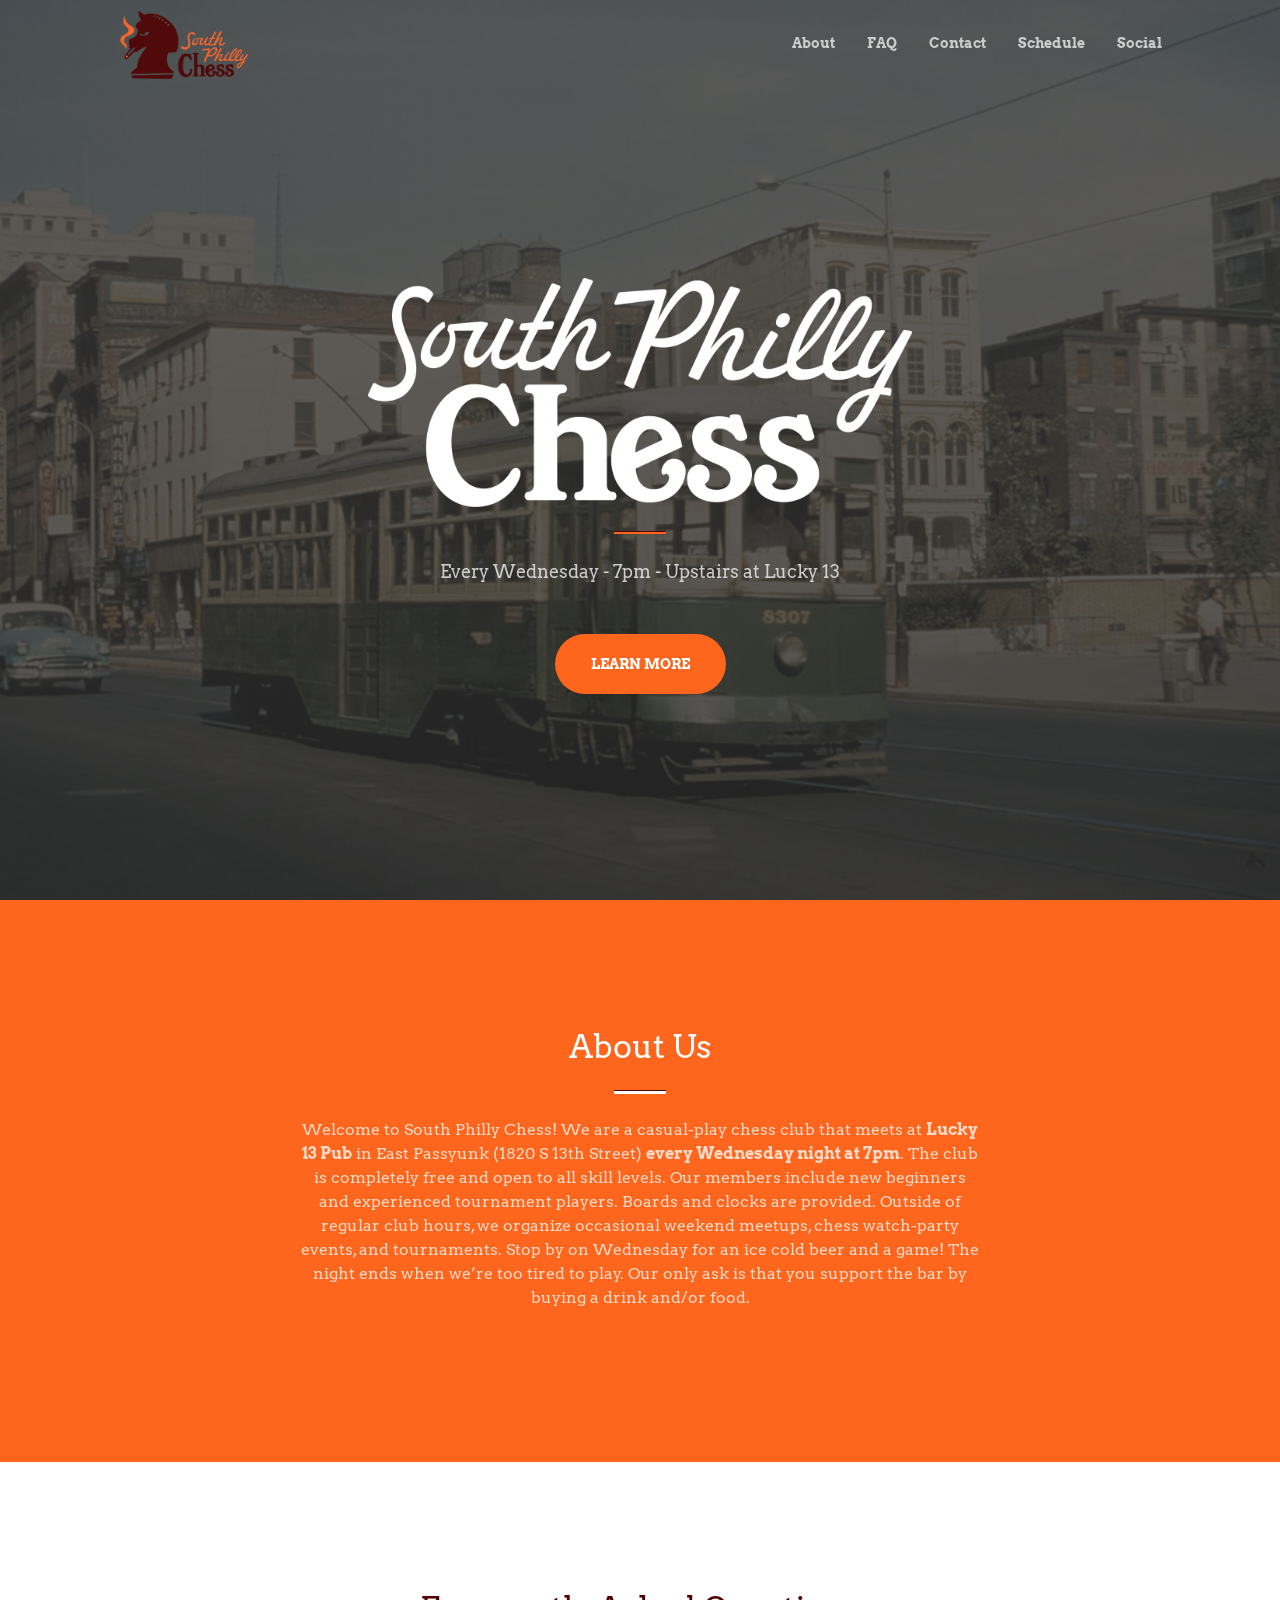
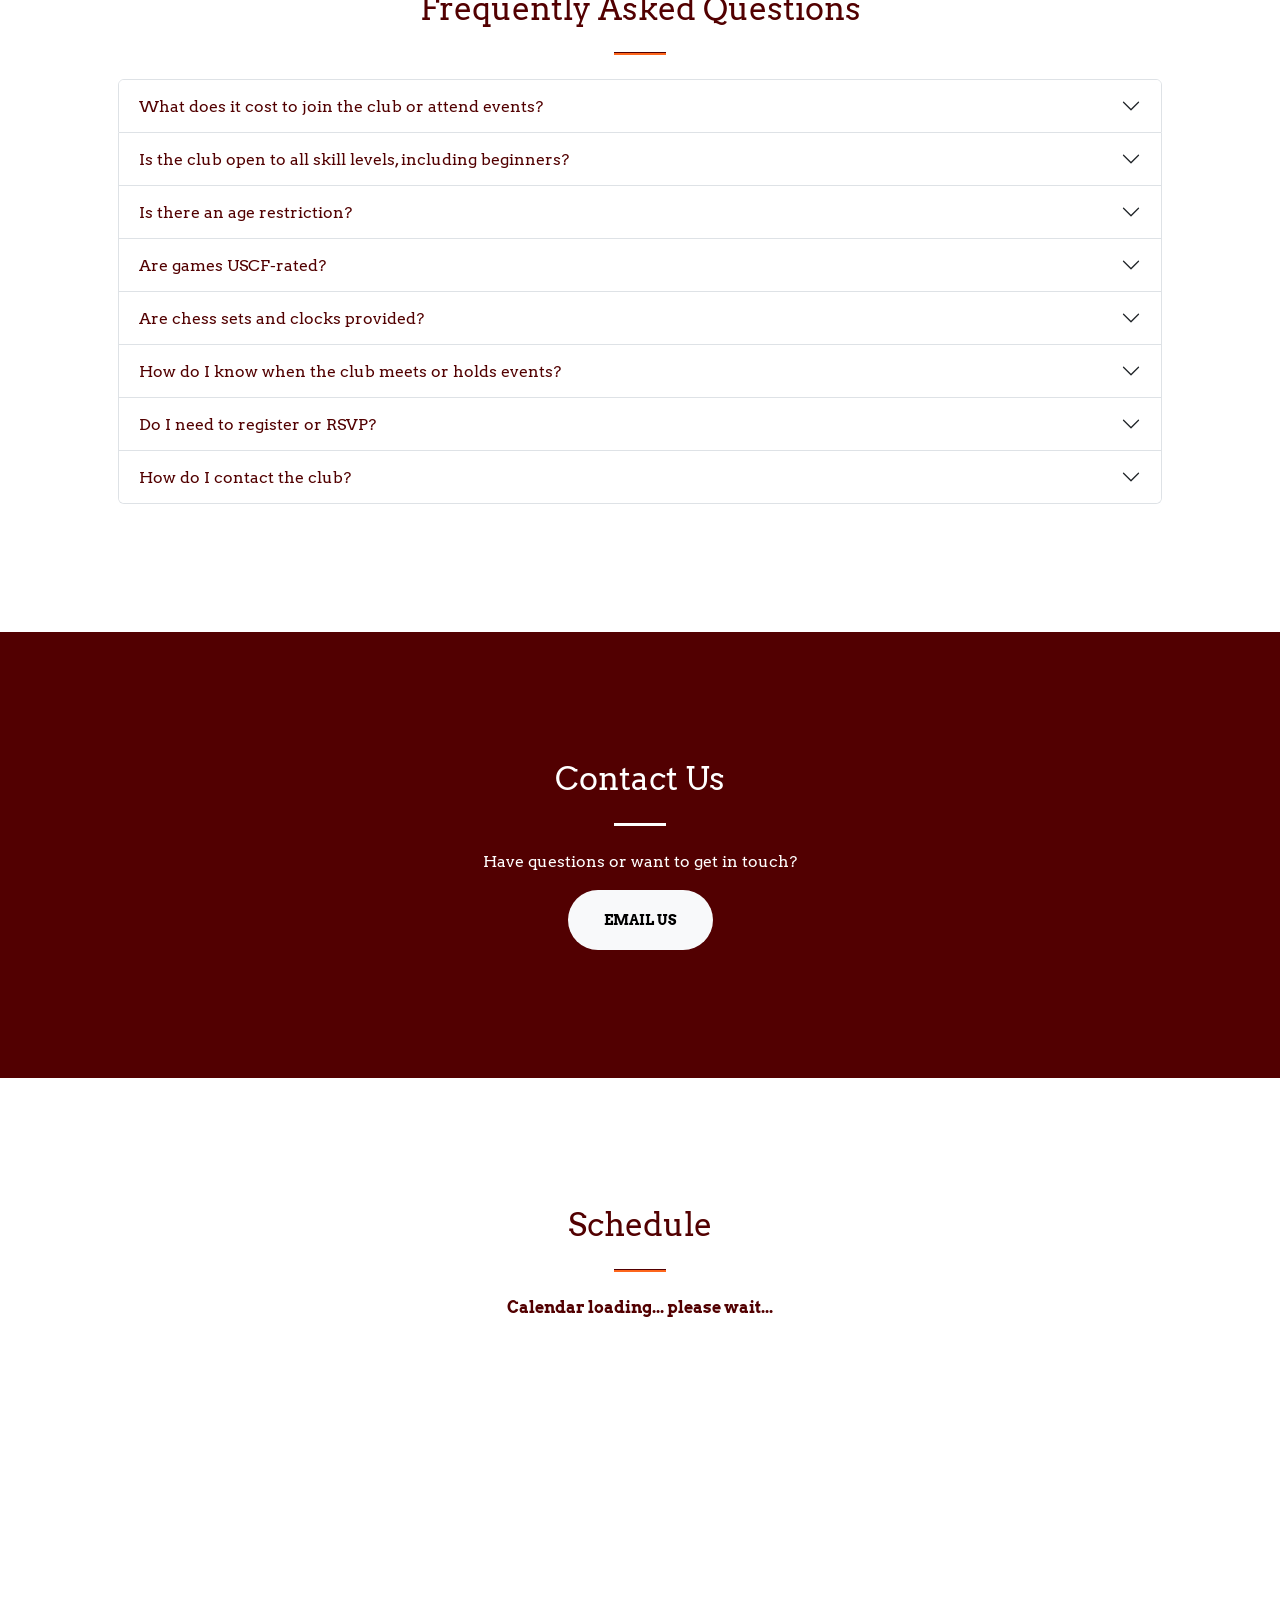
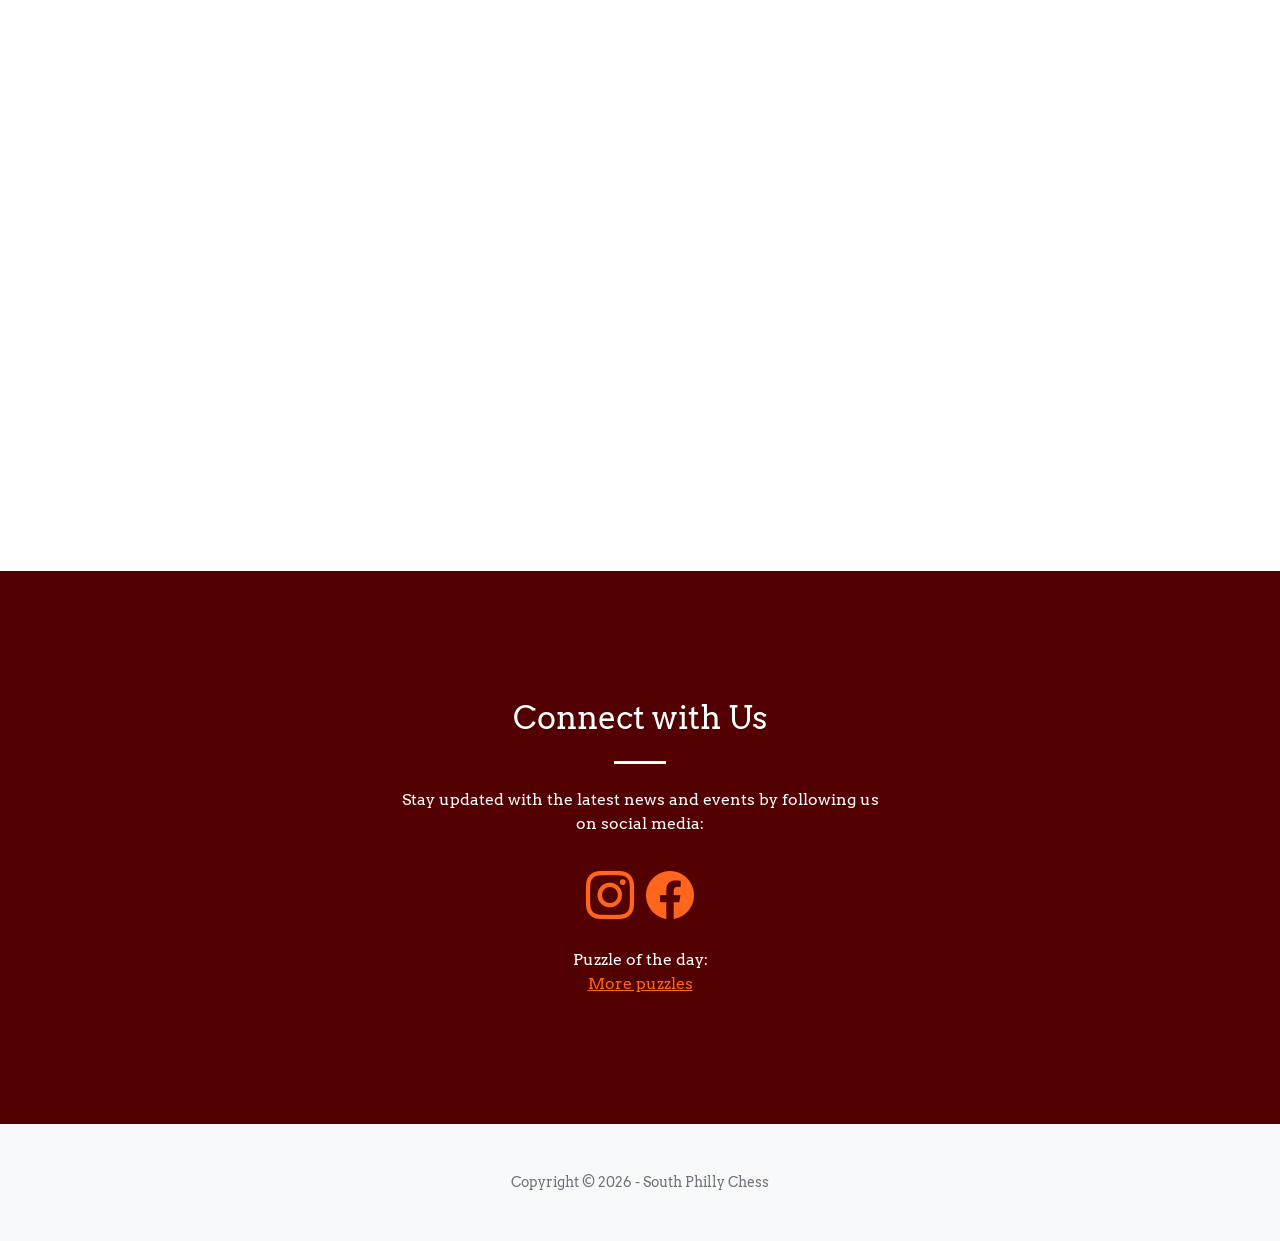
==== index.html @ cb7b1422 "Added instagram link. Prevent cut-off of tagline on small phones." ====
<!doctype html>
<html lang="en">
    <head>
        <meta charset="utf-8" />
        <meta
            name="viewport"
            content="width=device-width, initial-scale=1, shrink-to-fit=no"
        />
        <title>South Philly Chess</title>
        <!-- Favicon-->
        <link rel="icon" type="image/png" href="assets/img/favicon-black.png" />
        <!-- Bootstrap Icons-->
        <link
            href="https://cdn.jsdelivr.net/npm/bootstrap-icons@1.5.0/font/bootstrap-icons.css"
            rel="stylesheet"
        />
        <!-- Google fonts-->
        <link rel="preconnect" href="https://fonts.googleapis.com" />
        <link rel="preconnect" href="https://fonts.gstatic.com" crossorigin />
        <link
            href="https://fonts.googleapis.com/css2?family=Arvo:ital,wght@0,400;0,700;1,400;1,700&display=swap"
            rel="stylesheet"
        />
        <!-- Core theme CSS (includes Bootstrap)-->
        <link href="css/styles.css?cb=7" rel="stylesheet" />
    </head>
    <body id="page-top">
        <!-- Navigation-->
        <nav
            class="navbar navbar-expand-lg navbar-light fixed-top py-1"
            id="mainNav"
        >
            <div class="container px-4 px-lg-5">
                <a class="navbar-brand" href="#page-top"
                    ><img
                        src="./assets/img/spc-logo-color.png"
                        alt="South Philly Chess"
                /></a>
                <button
                    class="navbar-toggler navbar-toggler-right"
                    type="button"
                    data-bs-toggle="collapse"
                    data-bs-target="#navbarResponsive"
                    aria-controls="navbarResponsive"
                    aria-expanded="false"
                    aria-label="Toggle navigation"
                >
                    <span class="navbar-toggler-icon"></span>
                </button>
                <div class="collapse navbar-collapse" id="navbarResponsive">
                    <ul class="navbar-nav ms-auto my-2 my-lg-0">
                        <li class="nav-item">
                            <a class="nav-link" href="#about">About</a>
                        </li>
                        <li class="nav-item">
                            <a class="nav-link" href="#faq">FAQ</a>
                        </li>
                        <li class="nav-item">
                            <a class="nav-link" href="#contact">Contact</a>
                        </li>
                        <li class="nav-item">
                            <a class="nav-link" href="#schedule">Schedule</a>
                        </li>
                        <li class="nav-item">
                            <a class="nav-link" href="#social">Social</a>
                        </li>
                    </ul>
                </div>
            </div>
        </nav>
        <!-- Masthead-->
        <header class="masthead">
            <div class="container px-4 px-lg-5 h-100">
                <div
                    class="row gx-4 gx-lg-5 h-100 align-items-center justify-content-center text-center"
                >
                    <div class="col-lg-8 align-self-end">
                        <img src="./assets/img/spc-white.png" class="logo" />
                        <hr class="divider" />
                    </div>
                    <div class="col-lg-8 align-self-baseline">
                        <p class="text-white-75 mb-5 tagline">
                            Every Wednesday - 7pm - Upstairs at Lucky 13
                        </p>
                        <a class="btn btn-primary btn-xl" href="#about"
                            >Learn More</a
                        >
                    </div>
                </div>
            </div>
        </header>
        <!-- About-->
        <section class="page-section bg-primary" id="about">
            <div class="container px-4 px-lg-5">
                <div class="row gx-4 gx-lg-5 justify-content-center">
                    <div class="col-lg-8 text-center">
                        <h2 class="text-white mt-0">About Us</h2>
                        <hr class="divider divider-light" />
                        <p class="text-white-75 mb-4">
                            Welcome to South Philly Chess! We are a casual-play
                            chess club that meets at
                            <strong>Lucky 13 Pub</strong> in East Passyunk (1820
                            S 13th Street)
                            <strong>every Wednesday night at 7pm</strong>. The
                            club is completely free and open to all skill
                            levels. Our members include new beginners and
                            experienced tournament players. Boards and clocks
                            are provided. Outside of regular club hours, we
                            organize occasional weekend meetups, chess
                            watch-party events, and tournaments. Stop by on
                            Wednesday for an ice cold beer and a game! The night
                            ends when we’re too tired to play. Our only ask is
                            that you support the bar by buying a drink and/or
                            food.
                        </p>
                    </div>
                </div>
            </div>
        </section>
        <!-- FAQ-->
        <section class="page-section" id="faq">
            <div class="container px-4 px-lg-5">
                <h2 class="text-center mt-0">Frequently Asked Questions</h2>
                <hr class="divider" />
                <div class="accordion" id="questions">
                    <div class="accordion-item">
                        <h2 class="accordion-header" id="headingOne">
                            <button
                                class="accordion-button collapsed"
                                type="button"
                                data-bs-toggle="collapse"
                                data-bs-target="#collapseOne"
                                aria-controls="collapseOne"
                            >
                                What does it cost to join the club or attend
                                events?
                            </button>
                        </h2>
                        <div
                            id="collapseOne"
                            class="accordion-collapse collapse"
                            aria-labelledby="headingOne"
                            data-bs-parent="#accordionExample"
                        >
                            <div class="accordion-body">
                                There's no membership or fees required to join
                                the club or play in events unless a specific
                                event, such as a tournament, has an entry fee.
                                Check the
                                <a href="#schedule">schedule</a> for details
                                about specific meetups and events. If a fee is
                                required for a special event it will be listed
                                there, otherwise it's completely free to attend.
                            </div>
                        </div>
                    </div>
                    <div class="accordion-item">
                        <h2 class="accordion-header" id="headingTwo">
                            <button
                                class="accordion-button collapsed"
                                type="button"
                                data-bs-toggle="collapse"
                                data-bs-target="#collapseTwo"
                                aria-controls="collapseTwo"
                            >
                                Is the club open to all skill levels, including
                                beginners?
                            </button>
                        </h2>
                        <div
                            id="collapseTwo"
                            class="accordion-collapse collapse"
                            aria-labelledby="headingTwo"
                            data-bs-parent="#accordionExample"
                        >
                            <div class="accordion-body">
                                Yes, any and all players are welcome. Our club
                                currently has players ranging from complete
                                beginners to active tournament players.
                            </div>
                        </div>
                    </div>
                    <div class="accordion-item">
                        <h2 class="accordion-header" id="headingThree">
                            <button
                                class="accordion-button collapsed"
                                type="button"
                                data-bs-toggle="collapse"
                                data-bs-target="#collapseThree"
                                aria-controls="collapseThree"
                            >
                                Is there an age restriction?
                            </button>
                        </h2>
                        <div
                            id="collapseThree"
                            class="accordion-collapse collapse"
                            aria-labelledby="headingThree"
                            data-bs-parent="#accordionExample"
                        >
                            <div class="accordion-body">
                                It depends on the venue for the given event. We
                                frequently play at a pub which would only be
                                available to those 21 years and older. If you're
                                unsure, please
                                <a href="#contact">contact us</a>.
                            </div>
                        </div>
                    </div>
                    <div class="accordion-item">
                        <h2 class="accordion-header" id="headingFour">
                            <button
                                class="accordion-button collapsed"
                                type="button"
                                data-bs-toggle="collapse"
                                data-bs-target="#collapseFour"
                                aria-controls="collapseFour"
                            >
                                Are games USCF-rated?
                            </button>
                        </h2>
                        <div
                            id="collapseFour"
                            class="accordion-collapse collapse"
                            aria-labelledby="headingFour"
                            data-bs-parent="#accordionExample"
                        >
                            <div class="accordion-body">
                                No, all games are casual and unrated, unless
                                otherwise mentioned in the event description in
                                our <a href="#schedule">schedule</a>.
                            </div>
                        </div>
                    </div>
                    <div class="accordion-item">
                        <h2 class="accordion-header" id="headingFive">
                            <button
                                class="accordion-button collapsed"
                                type="button"
                                data-bs-toggle="collapse"
                                data-bs-target="#collapseFive"
                                aria-controls="collapseFive"
                            >
                                Are chess sets and clocks provided?
                            </button>
                        </h2>
                        <div
                            id="collapseFive"
                            class="accordion-collapse collapse"
                            aria-labelledby="headingFive"
                            data-bs-parent="#accordionExample"
                        >
                            <div class="accordion-body">
                                Yes, we provide many sets and clocks but if you
                                have either you are encouraged to bring it just
                                in case we run out.
                            </div>
                        </div>
                    </div>
                    <div class="accordion-item">
                        <h2 class="accordion-header" id="headingSix">
                            <button
                                class="accordion-button collapsed"
                                type="button"
                                data-bs-toggle="collapse"
                                data-bs-target="#collapseSix"
                                aria-controls="collapseSix"
                            >
                                How do I know when the club meets or holds
                                events?
                            </button>
                        </h2>
                        <div
                            id="collapseSix"
                            class="accordion-collapse collapse"
                            aria-labelledby="headingSix"
                            data-bs-parent="#accordionExample"
                        >
                            <div class="accordion-body">
                                Check our <a href="#schedule">schedule</a> below
                                which will always be up-to-date.
                            </div>
                        </div>
                    </div>
                    <div class="accordion-item">
                        <h2 class="accordion-header" id="headingSeven">
                            <button
                                class="accordion-button collapsed"
                                type="button"
                                data-bs-toggle="collapse"
                                data-bs-target="#collapseSeven"
                                aria-controls="collapseSeven"
                            >
                                Do I need to register or RSVP?
                            </button>
                        </h2>
                        <div
                            id="collapseSeven"
                            class="accordion-collapse collapse"
                            aria-labelledby="headingSeven"
                            data-bs-parent="#accordionExample"
                        >
                            <div class="accordion-body">
                                No, unless a specific event requires it, such as
                                a tournament. For our usual weekly events, you
                                can attend without any registration and at
                                whatever time you'd like.
                            </div>
                        </div>
                    </div>
                    <div class="accordion-item">
                        <h2 class="accordion-header" id="headingEight">
                            <button
                                class="accordion-button collapsed"
                                type="button"
                                data-bs-toggle="collapse"
                                data-bs-target="#collapseEight"
                                aria-controls="collapseEight"
                            >
                                How do I contact the club?
                            </button>
                        </h2>
                        <div
                            id="collapseEight"
                            class="accordion-collapse collapse"
                            aria-labelledby="headingEight"
                            data-bs-parent="#accordionExample"
                        >
                            <div class="accordion-body">
                                Visit our <a href="#contact">contact</a> section
                                for details.
                            </div>
                        </div>
                    </div>
                </div>
            </div>
        </section>
        <!-- Contact-->
        <section class="page-section bg-dark text-white" id="contact">
            <div class="container px-4 px-lg-5 text-center">
                <h2 class="mb-4">Contact Us</h2>
                <hr class="divider divider-light" />
                <p>Have questions or want to get in touch?</p>
                <a
                    class="btn btn-light btn-xl"
                    href="mailto:info@southphillychess.com"
                    >Email us</a
                >
            </div>
        </section>
        <!-- Schedule-->
        <section class="page-section" id="schedule">
            <div class="container px-4 px-lg-5">
                <h2 class="text-center mt-0">Schedule</h2>
                <hr class="divider" />
                <p id="cal-loading" class="text-center">
                    <strong>Calendar loading... please wait...</strong>
                </p>
                <iframe
                    src="https://calendar.zoho.com/zc/ui/embed/#calendar=zz08011230c53feccdaef9312bfbdb7105d665cd20943c6de9a007bc60f73e17eb92e52c78eb6282048f87d578d80dfd23aa40d121&title=Club%20schedule&type=1&language=en&timezone=America%2FDetroit&showTitle=1&showTimezone=1&startingDayOfWeek=0&timeFormat=0&view=month&showDetail=0&theme=1&showAttendee=0&showSwitchingViews=1&expandAllday=0&eventColorType=light&showAllEvents=0"
                    title="Club schedule"
                    width="100%"
                    height="700"
                    frameborder="0"
                    scrolling="no"
                    id="cal"
                ></iframe>
                <script>
                    document
                        .getElementById("cal")
                        .addEventListener("load", function () {
                            document.getElementById("cal-loading").remove();
                        });
                </script>
            </div>
        </section>
        <!-- Social-->
        <section class="page-section bg-dark text-white" id="social">
            <div class="container px-4 px-lg-5">
                <div class="row gx-4 gx-lg-5 justify-content-center">
                    <div class="col-lg-8 col-xl-6 text-center">
                        <h2 class="mt-0">Connect with Us</h2>
                        <hr class="divider divider-light" />
                        <p class="mb-4">
                            Stay updated with the latest news and events by
                            following us on social media:
                        </p>
                        <p>
                            <a
                                href="http://instagram.com/southphillychess"
                                target="_blank"
                                class="me-2"
                                ><i class="bi bi-instagram"></i
                            ></a>
                            <a
                                href="https://www.facebook.com/groups/southphillychess/"
                                target="_blank"
                                ><i class="bi bi-facebook"></i
                            ></a>
                        </p>
                        <div class="text-center">
                            <div id="puzzle">
                                <span>Puzzle of the day:</span>
                                <div id="puzzle-container">
                                    <link
                                        id="puzzleCss"
                                        type="text/css"
                                        rel="stylesheet"
                                        href="https://chesstempo.com/css/dailypuzzle.css"
                                    />
                                    <script
                                        type="text/javascript"
                                        src="https://chesstempo.com/js/dailypuzzle.js"
                                    ></script>
                                    <script>
                                        new Puzzle({
                                            pieceSize: 46,
                                            squareColorClass: "-brown",
                                            showCoordinates: false,
                                        });
                                    </script>
                                </div>
                                <a id="ct-link" href="https://chesstempo.com/"
                                    >More puzzles</a
                                >
                            </div>
                        </div>
                    </div>
                </div>
            </div>
        </section>
        <!-- Footer-->
        <footer class="bg-light py-5">
            <div class="container px-4 px-lg-5">
                <div class="small text-center text-muted">
                    Copyright &copy; 2026 - South Philly Chess
                </div>
            </div>
        </footer>
        <!-- Bootstrap core JS-->
        <script src="https://cdn.jsdelivr.net/npm/bootstrap@5.2.3/dist/js/bootstrap.bundle.min.js"></script>
        <!-- Core theme JS-->
        <script src="js/scripts.js"></script>
    </body>
</html>
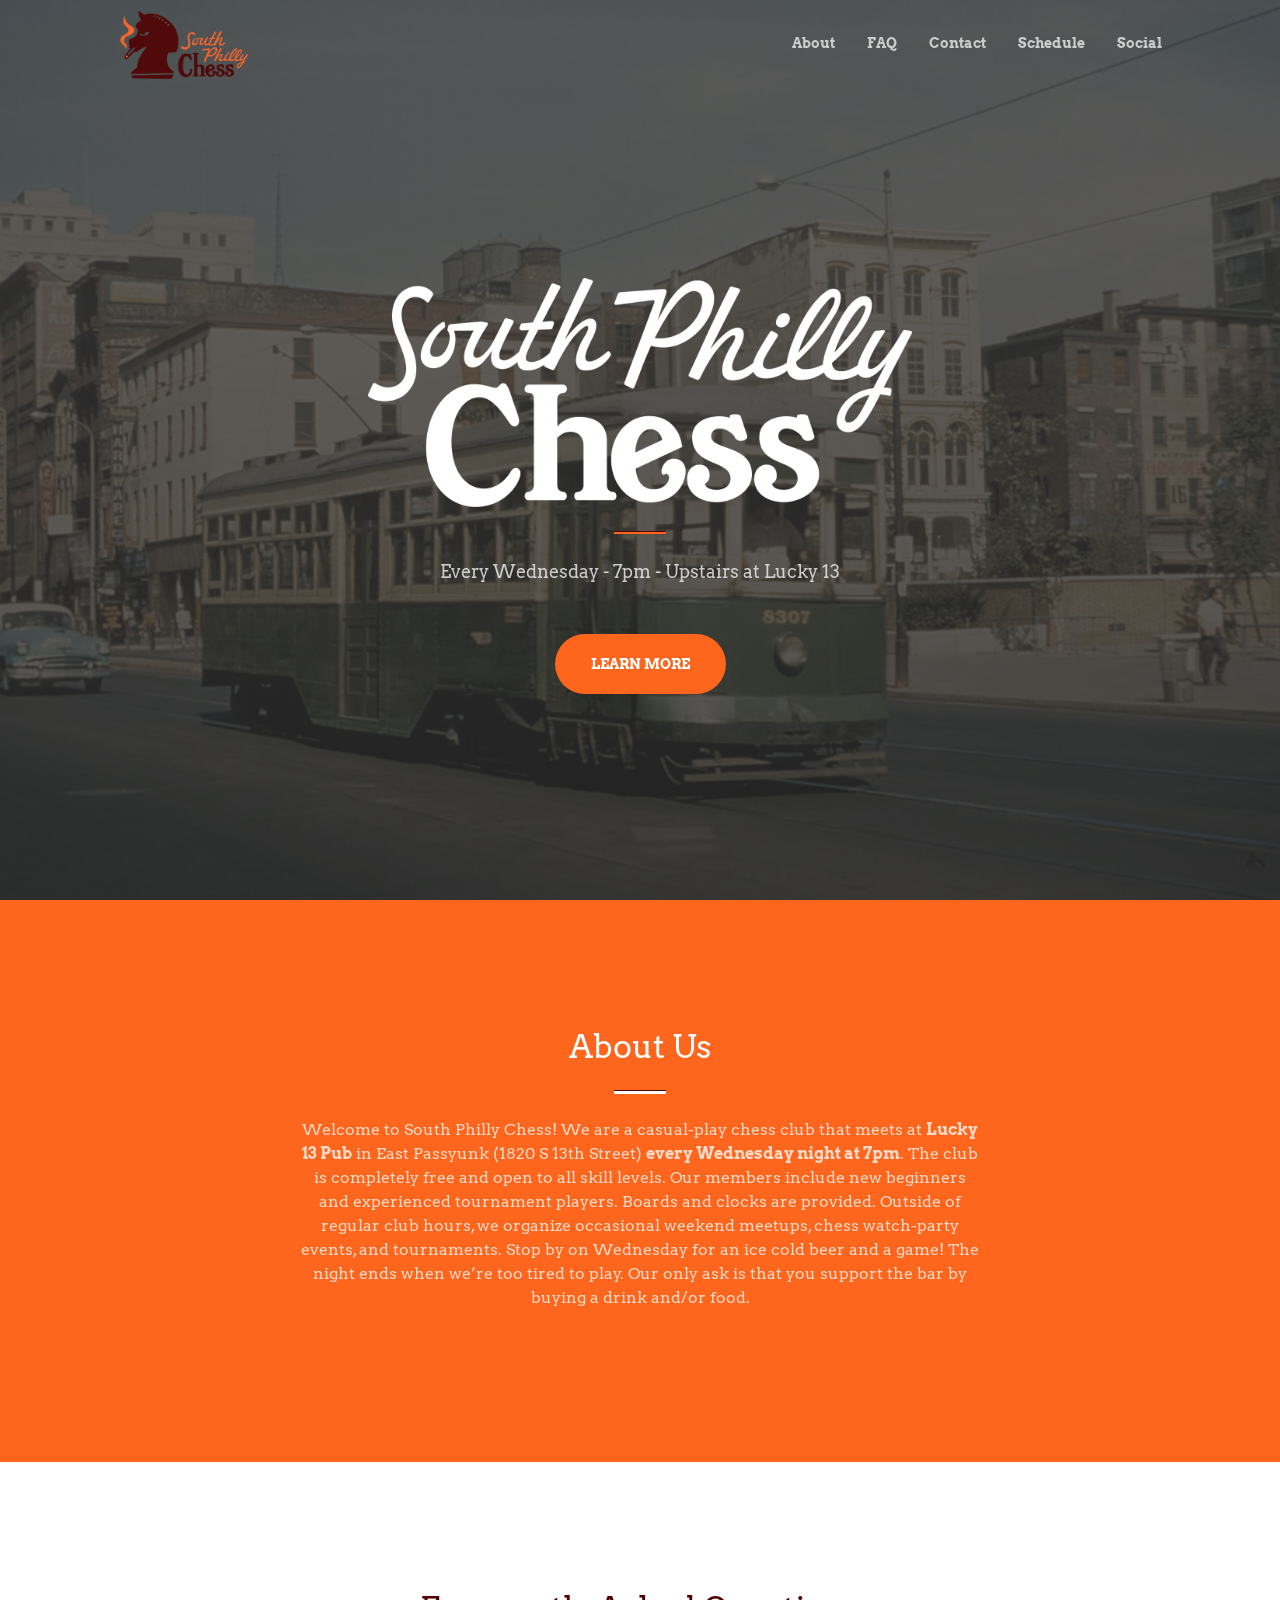
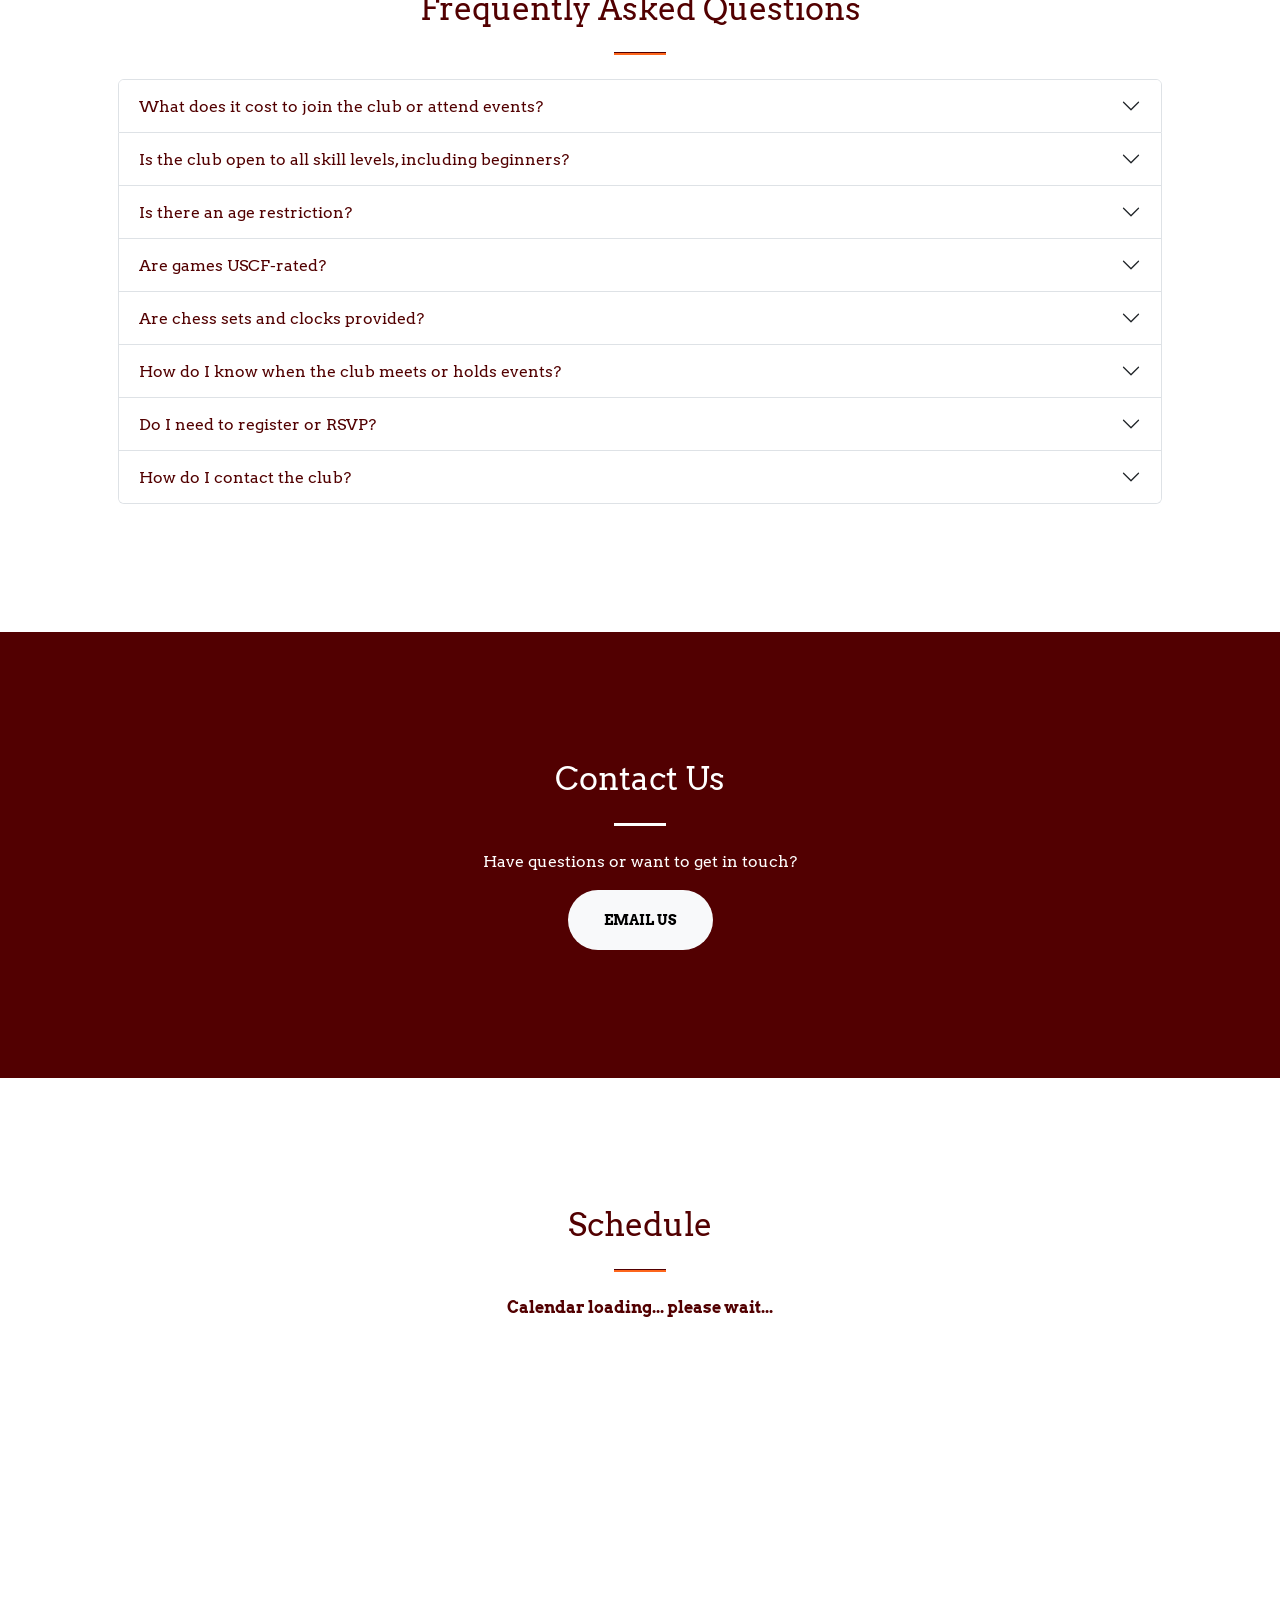
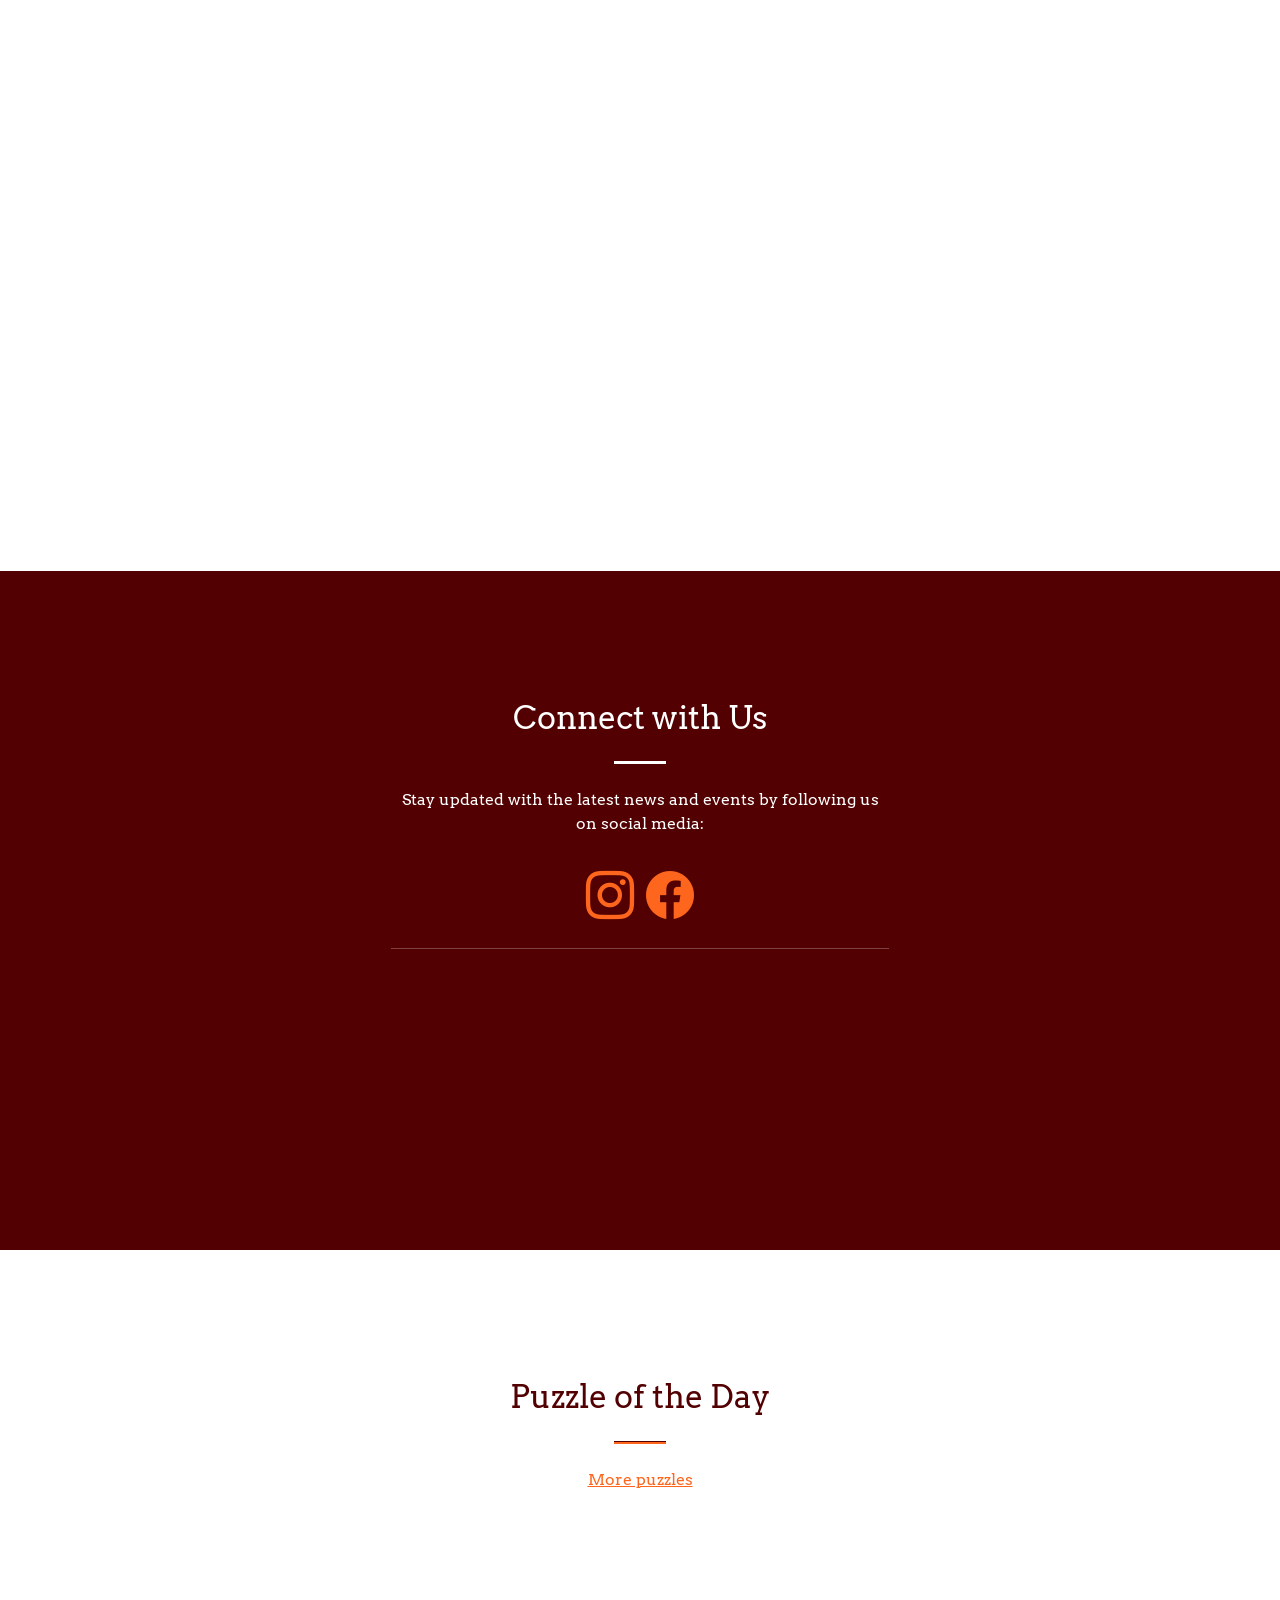
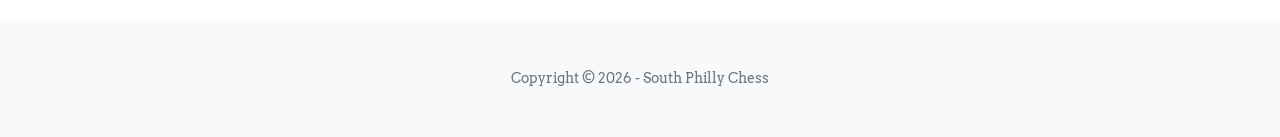
==== commit e2129f1c: "Added newsletter sign-up. Moved potd to bottom." ====
--- a/index.html
+++ b/index.html
@@ -22,7 +22,7 @@
             rel="stylesheet"
         />
         <!-- Core theme CSS (includes Bootstrap)-->
-        <link href="css/styles.css?cb=7" rel="stylesheet" />
+        <link href="css/styles.css?cb=8" rel="stylesheet" />
     </head>
     <body id="page-top">
         <!-- Navigation-->
@@ -398,33 +398,47 @@
                                 ><i class="bi bi-facebook"></i
                             ></a>
                         </p>
-                        <div class="text-center">
-                            <div id="puzzle">
-                                <span>Puzzle of the day:</span>
-                                <div id="puzzle-container">
-                                    <link
-                                        id="puzzleCss"
-                                        type="text/css"
-                                        rel="stylesheet"
-                                        href="https://chesstempo.com/css/dailypuzzle.css"
-                                    />
-                                    <script
-                                        type="text/javascript"
-                                        src="https://chesstempo.com/js/dailypuzzle.js"
-                                    ></script>
-                                    <script>
-                                        new Puzzle({
-                                            pieceSize: 46,
-                                            squareColorClass: "-brown",
-                                            showCoordinates: false,
-                                        });
-                                    </script>
-                                </div>
-                                <a id="ct-link" href="https://chesstempo.com/"
-                                    >More puzzles</a
-                                >
-                            </div>
-                        </div>
+                        <hr class="mt-3 mb-3" />
+                        <iframe
+                            frameborder="0"
+                            id="iframewin"
+                            width="100%"
+                            height="100%"
+                            src="https://zgnp-zngp.maillist-manage.com/ua/Optin?od=11287ecd56d1c6&zx=136059ba3&tD=1162c566e67f2ef79&sD=1162c566e67f2f13d"
+                        ></iframe>
+                    </div>
+                </div>
+            </div>
+        </section>
+        <!-- POTD-->
+        <section class="page-section" id="potd">
+            <div class="container px-4 px-lg-5">
+                <h2 class="text-center mt-0">Puzzle of the Day</h2>
+                <hr class="divider" />
+                <div class="text-center">
+                    <div id="puzzle">
+                        <div id="puzzle-container">
+                            <link
+                                id="puzzleCss"
+                                type="text/css"
+                                rel="stylesheet"
+                                href="https://chesstempo.com/css/dailypuzzle.css"
+                            />
+                            <script
+                                type="text/javascript"
+                                src="https://chesstempo.com/js/dailypuzzle.js"
+                            ></script>
+                            <script>
+                                new Puzzle({
+                                    pieceSize: 46,
+                                    squareColorClass: "-brown",
+                                    showCoordinates: false,
+                                });
+                            </script>
+                        </div>
+                        <a id="ct-link" href="https://chesstempo.com/"
+                            >More puzzles</a
+                        >
                     </div>
                 </div>
             </div>
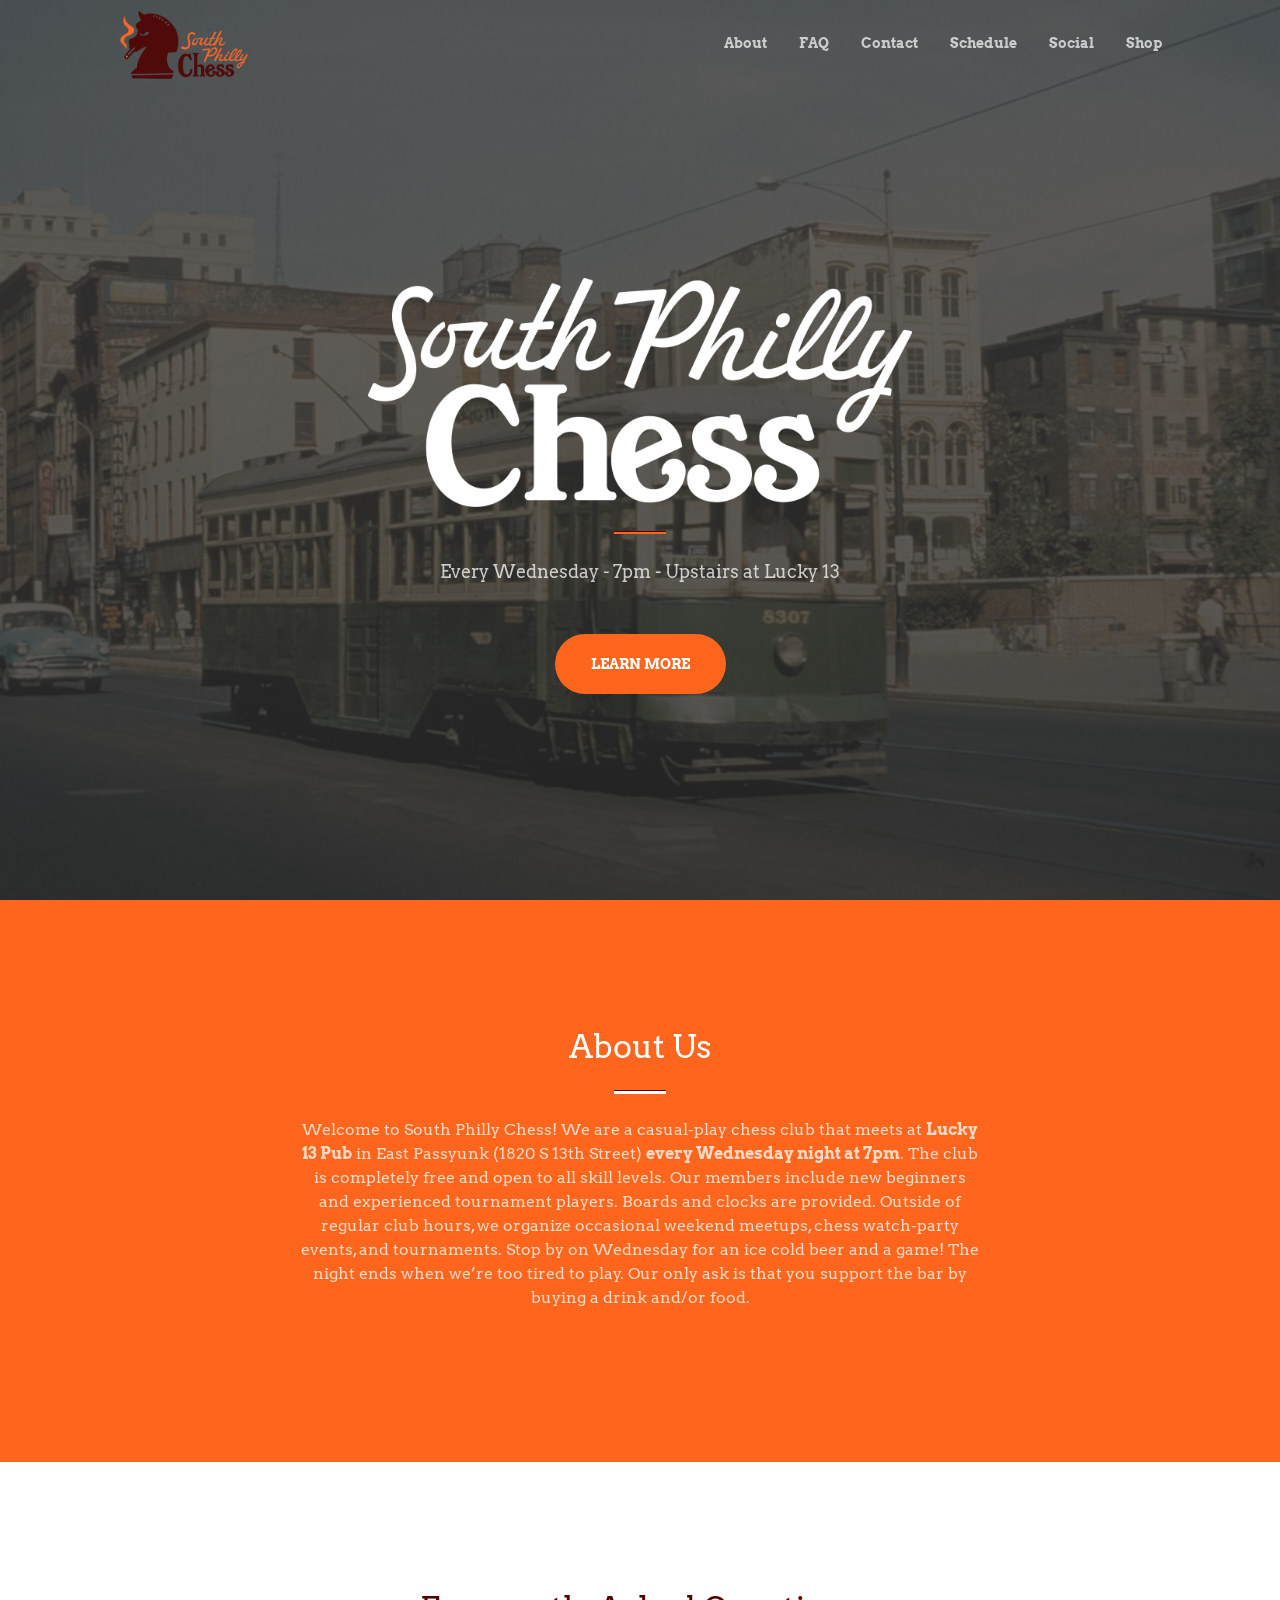
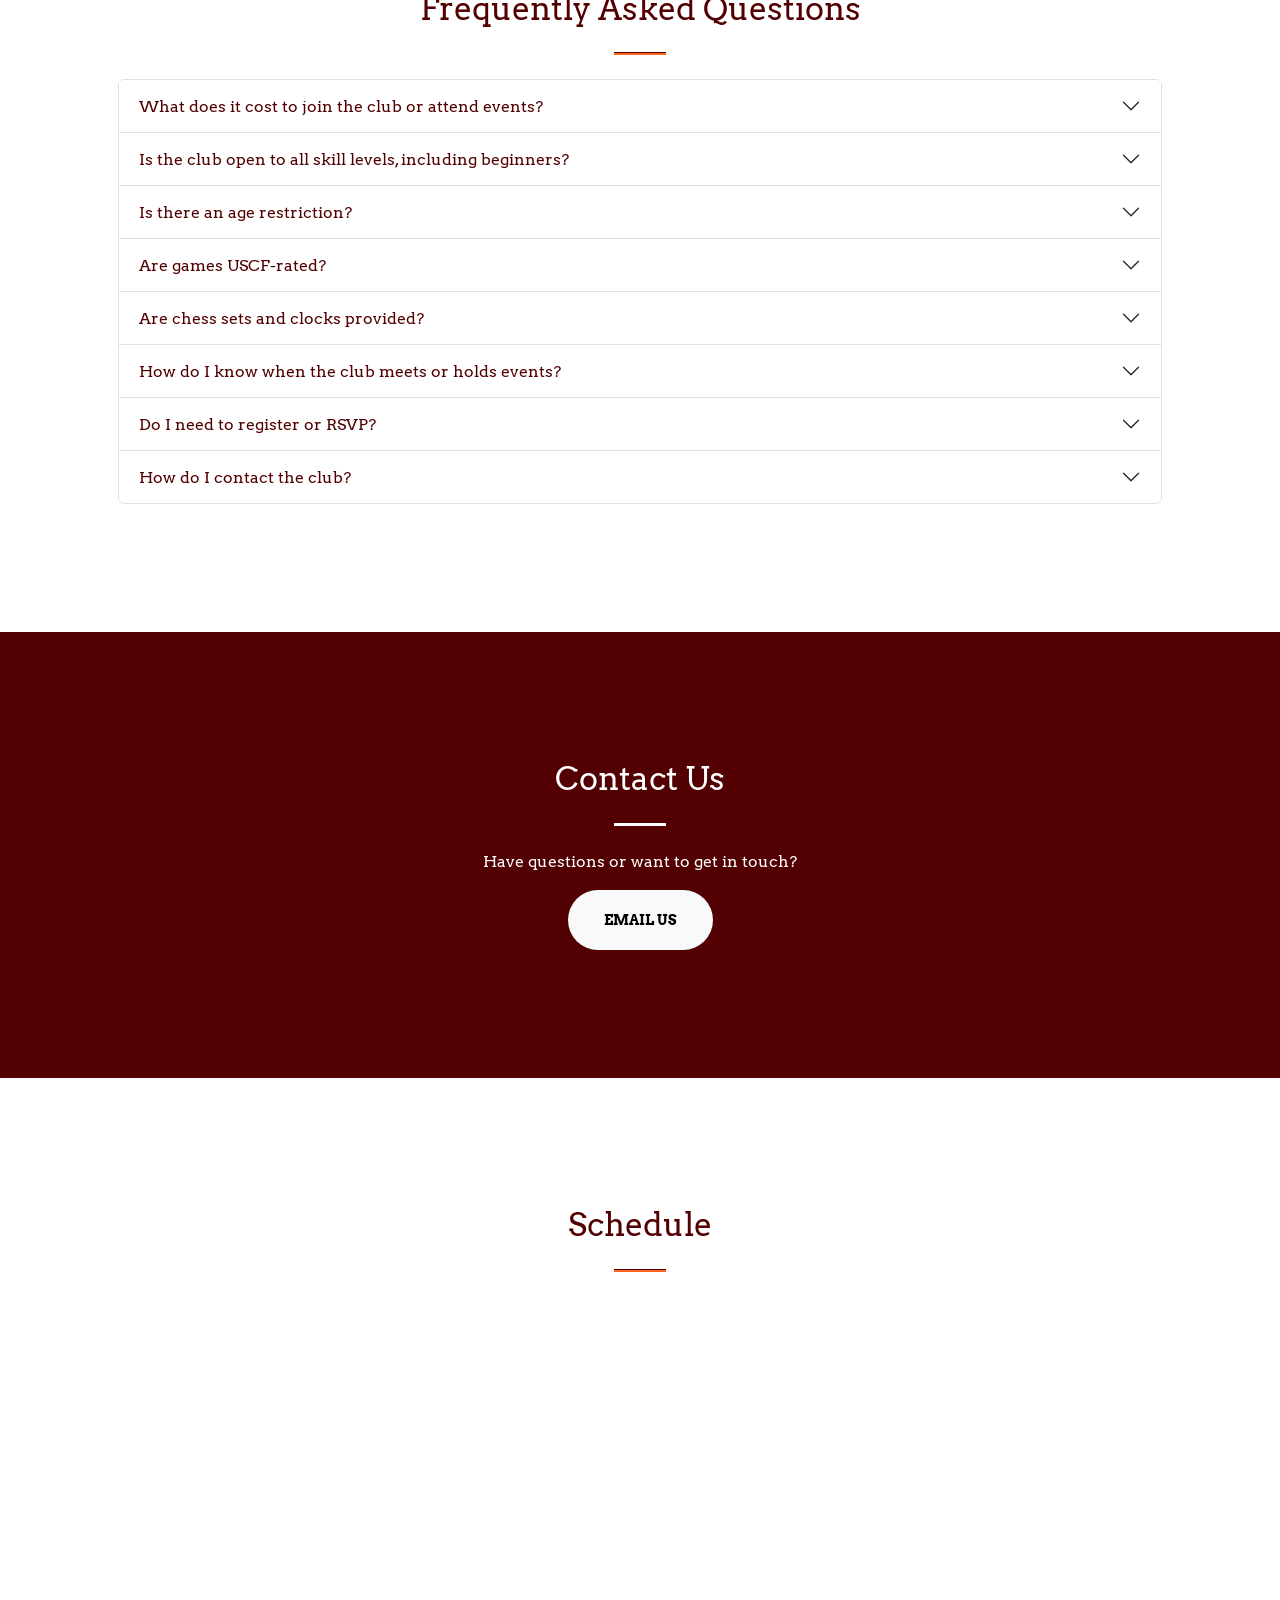
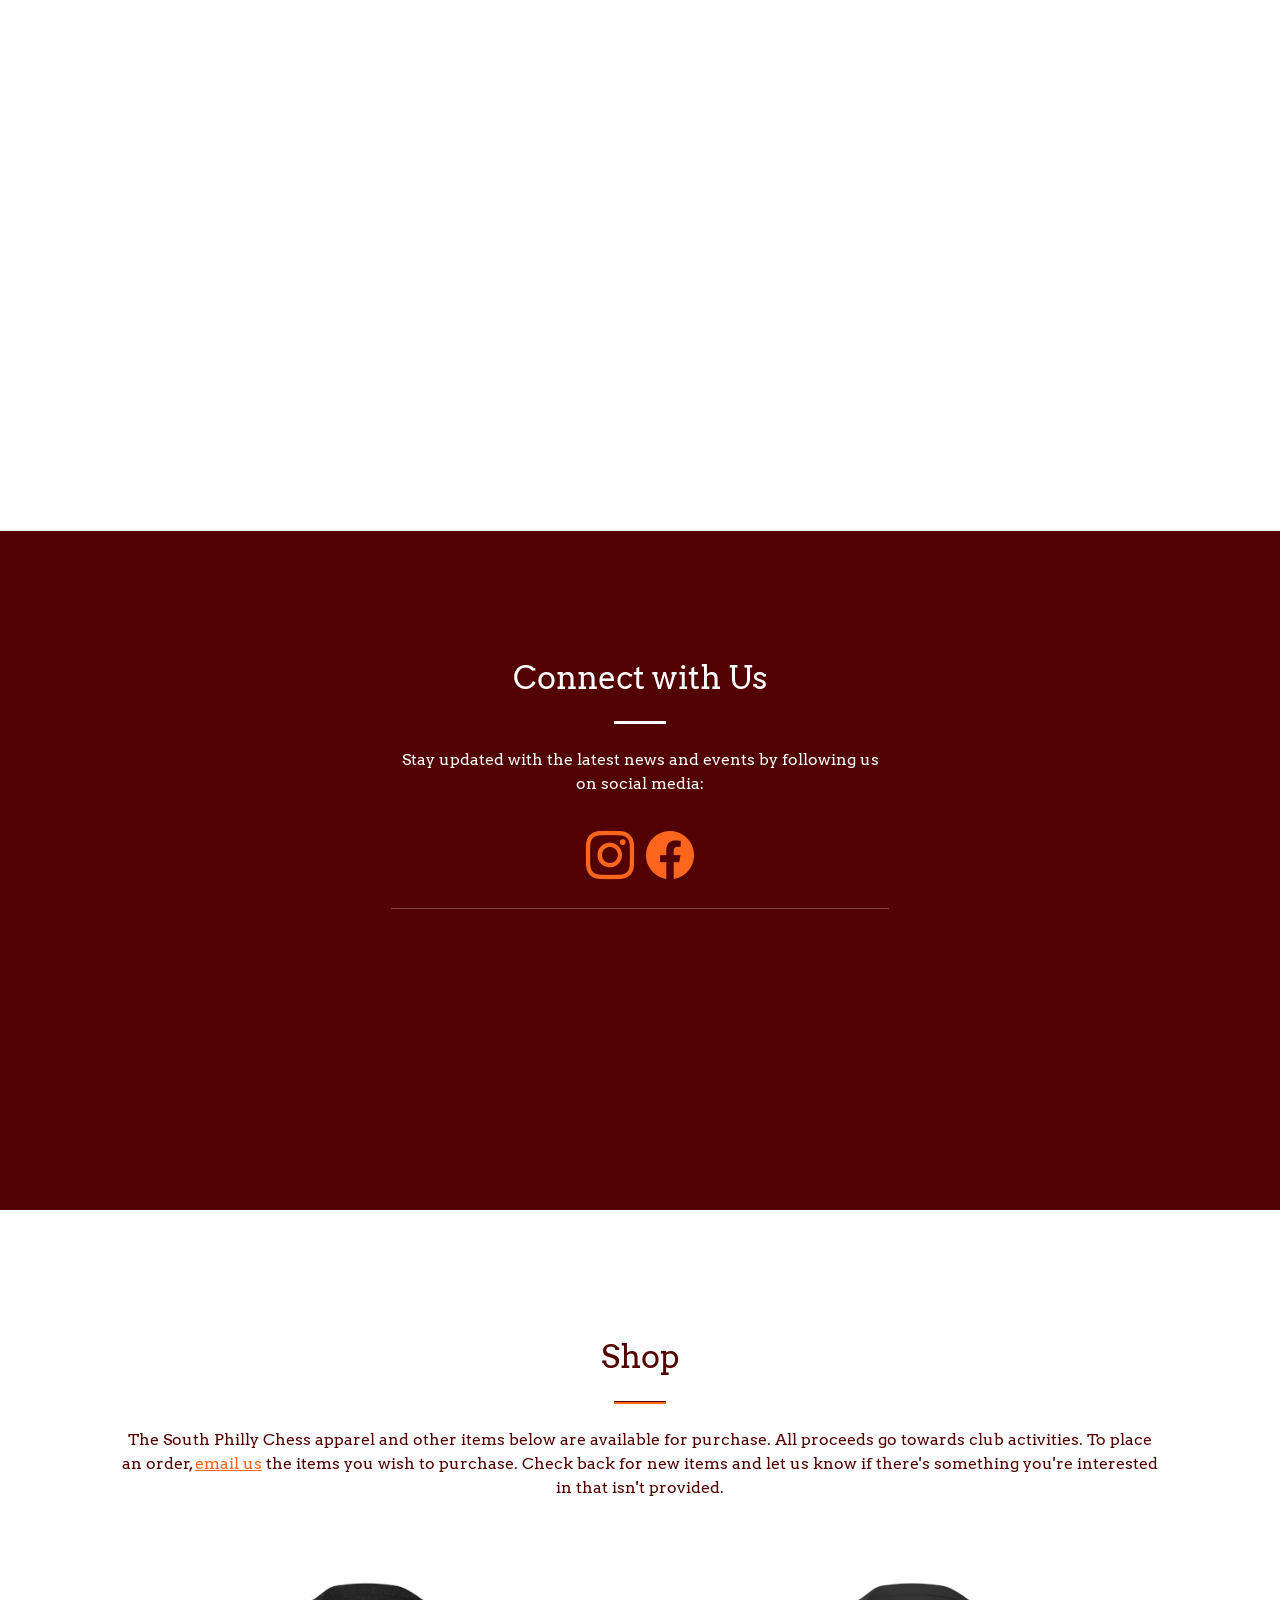
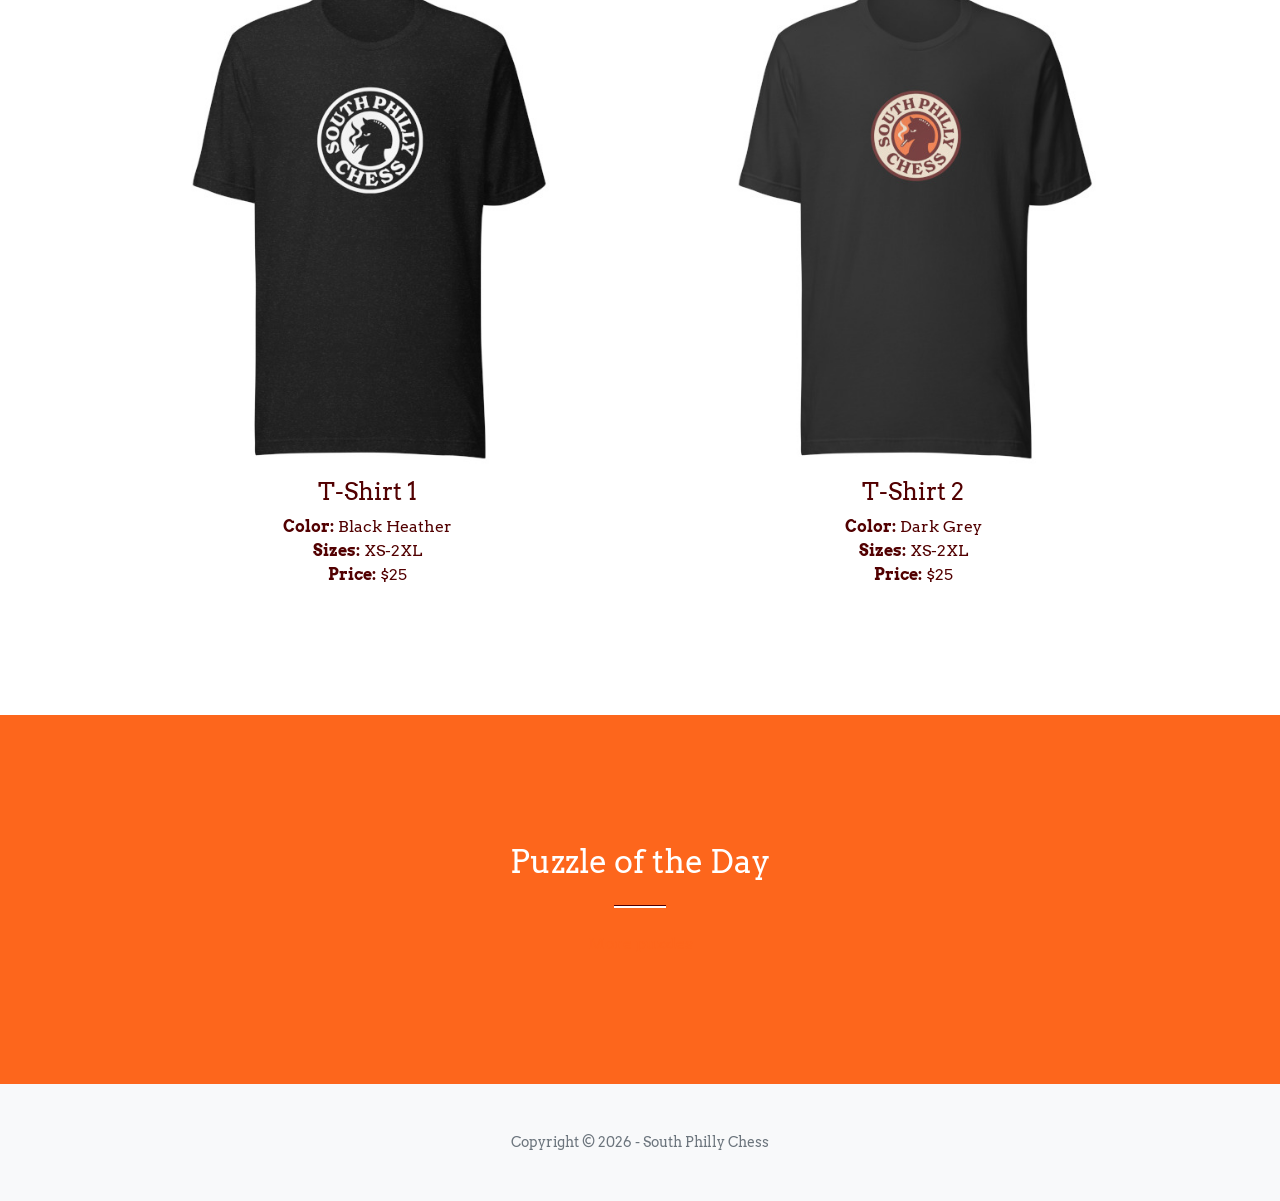
==== commit 745e9a28: "Added shop." ====
--- a/index.html
+++ b/index.html
@@ -64,6 +64,9 @@
                         <li class="nav-item">
                             <a class="nav-link" href="#social">Social</a>
                         </li>
+                        <li class="nav-item">
+                            <a class="nav-link" href="#shop">Shop</a>
+                        </li>
                     </ul>
                 </div>
             </div>
@@ -410,11 +413,54 @@
                 </div>
             </div>
         </section>
+        <!-- Shop-->
+        <section class="page-section" id="shop">
+            <div class="container px-4 px-lg-5">
+                <h2 class="text-center mt-0">Shop</h2>
+                <hr class="divider" />
+                <div class="text-center">
+                    <p class="mb-4">
+                        The South Philly Chess apparel and other items below are available for purchase. All proceeds
+                        go towards club activities. To place an order, <a href="mailto:info@southphillychess.com">email us</a> the items you wish to purchase. Check back for new items and let us know if there's something you're interested in that isn't provided.
+                    </p>
+                    <div class="row gx-4 gx-lg-5">
+                        <div class="col-lg-6 col-md-6 text-center">
+                            <div class="mt-5">
+                                <div class="mb-2">
+                                    <a href="./assets/img/shop/large/t-shirt-black-heather-white-logo.jpg"" target="_blank"><img
+                                        src="./assets/img/shop/small/t-shirt-black-heather-white-logo.jpg"
+                                        style="width: 100%"
+                                    /></a>
+                                </div>
+                                <h3 class="h4 mb-2">T-Shirt 1</h3>
+                                <div><strong>Color:</strong> Black Heather</div>
+                                <div><strong>Sizes:</strong> XS-2XL</div>
+                                <div><strong>Price:</strong> $25</div>
+                            </div>
+                        </div>
+                        <div class="col-lg-6 col-md-6 text-center">
+                            <div class="mt-5">
+                                <div class="mb-2">
+                                    <a href="./assets/img/shop/large/t-shirt-dark-grey-color-logo.jpg"" target="_blank"><img
+                                        src="./assets/img/shop/small/t-shirt-dark-grey-color-logo.jpg"
+                                        style="width: 100%"
+                                    /></a>
+                                </div>
+                                <h3 class="h4 mb-2">T-Shirt 2</h3>
+                                <div><strong>Color:</strong> Dark Grey</div>
+                                <div><strong>Sizes:</strong> XS-2XL</div>
+                                <div><strong>Price:</strong> $25</div>
+                            </div>
+                        </div>
+                    </div>
+                </div>
+            </div>
+        </section>
         <!-- POTD-->
-        <section class="page-section" id="potd">
-            <div class="container px-4 px-lg-5">
-                <h2 class="text-center mt-0">Puzzle of the Day</h2>
-                <hr class="divider" />
+        <section class="page-section bg-primary" id="potd">
+            <div class="container px-4 px-lg-5">
+                <h2 class="text-center text-white mt-0">Puzzle of the Day</h2>
+                <hr class="divider divider-light" />
                 <div class="text-center">
                     <div id="puzzle">
                         <div id="puzzle-container">
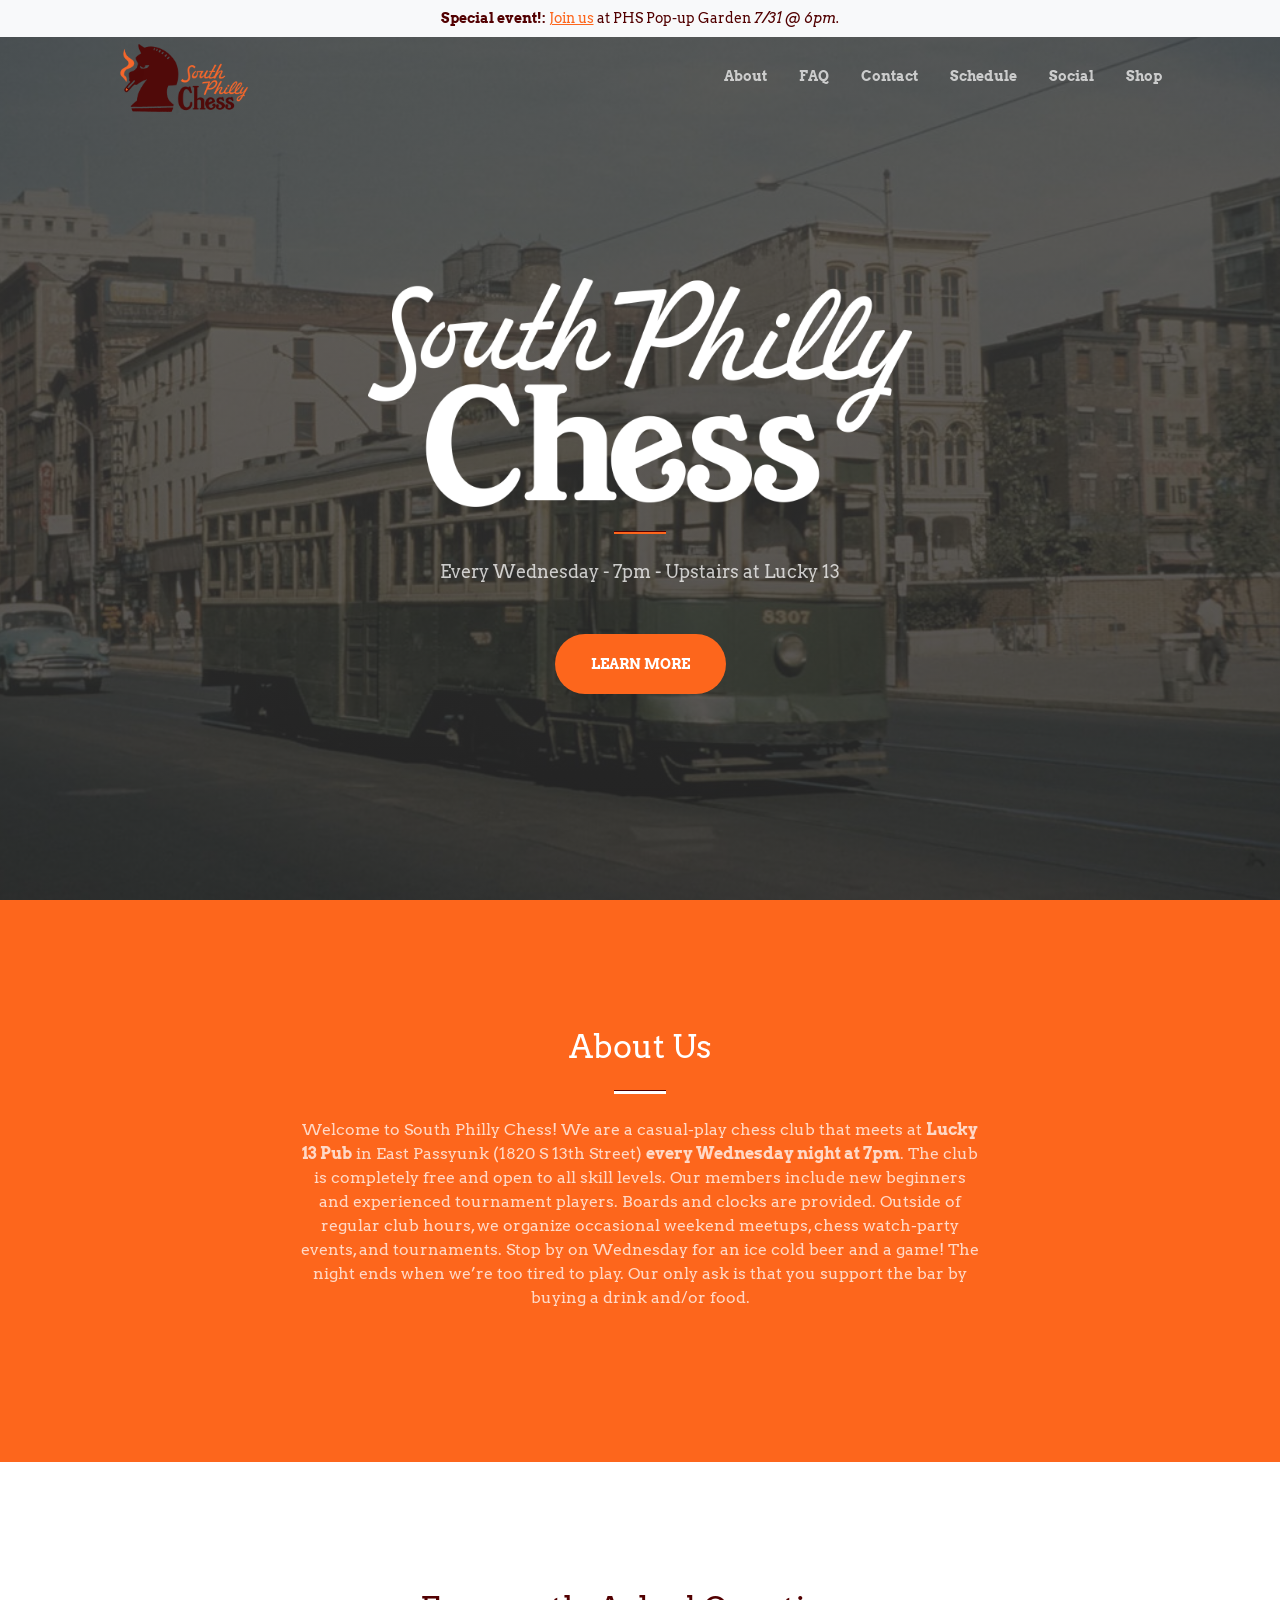
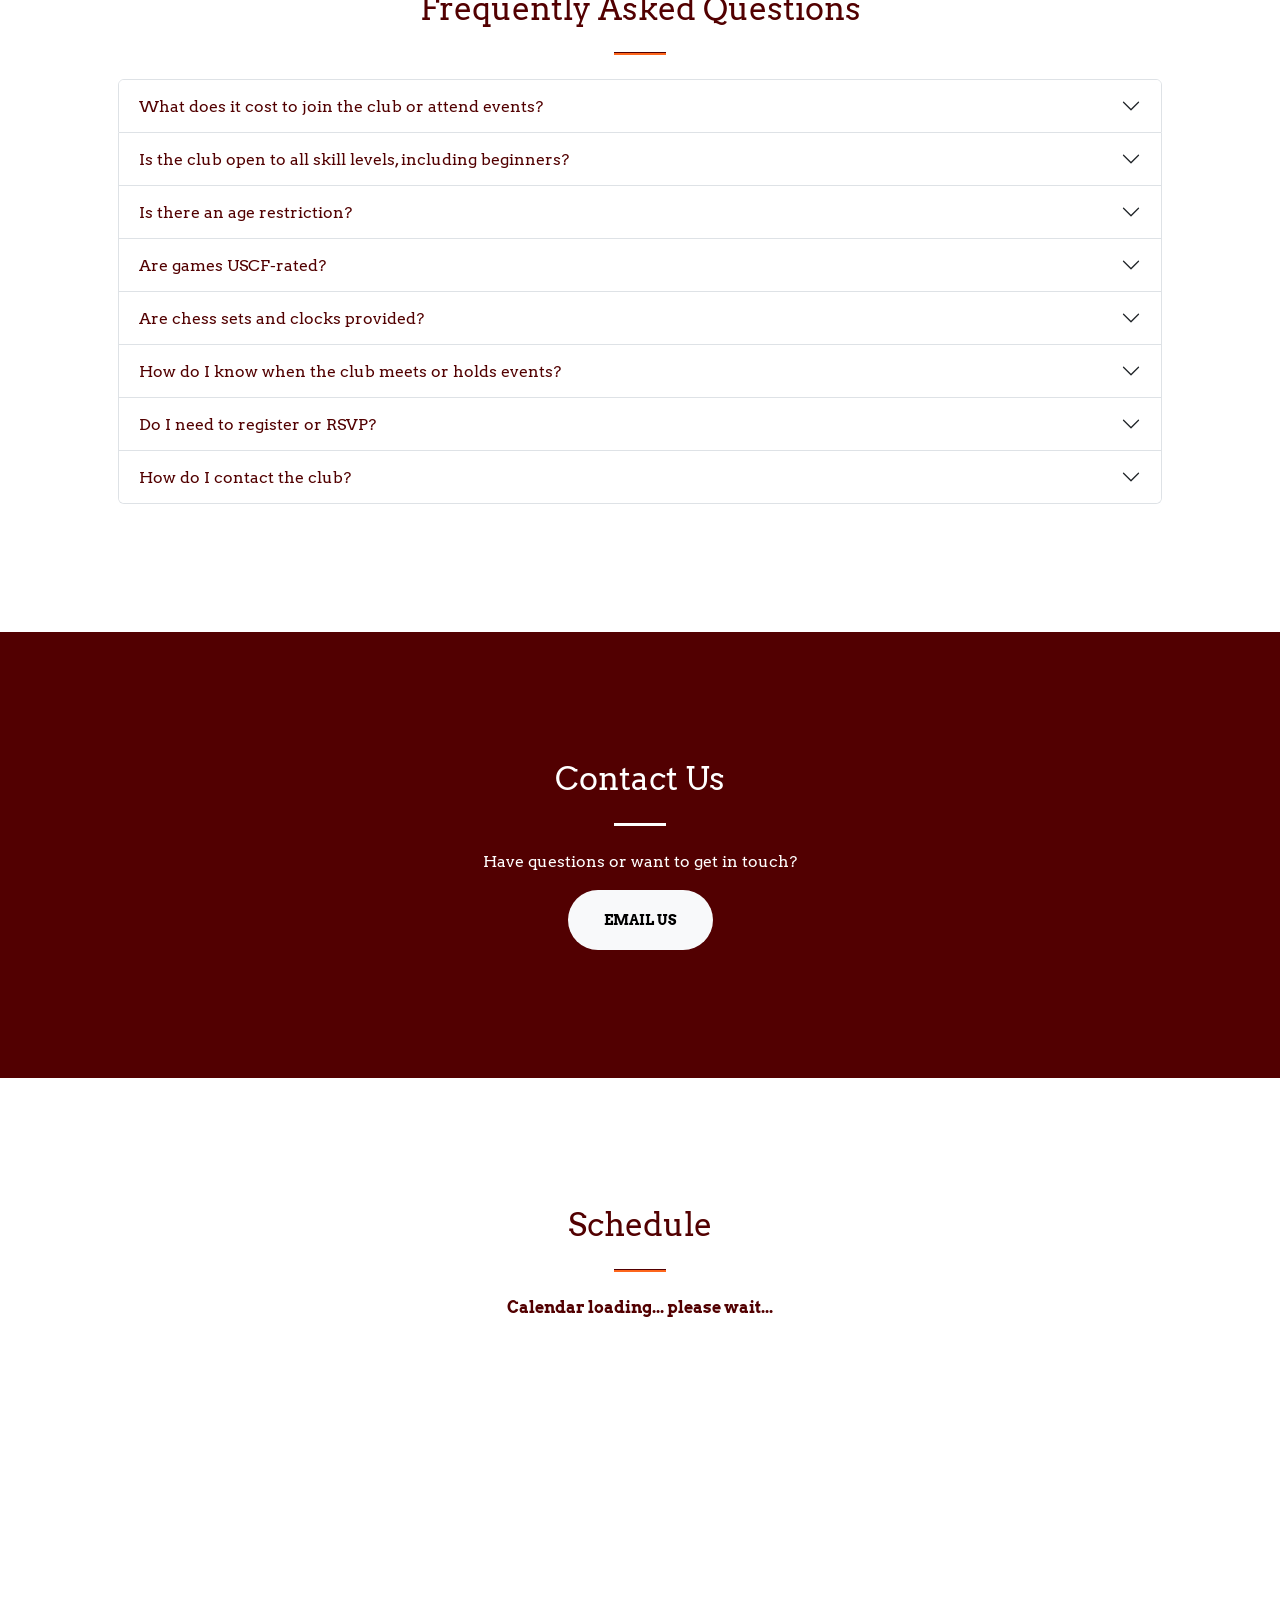
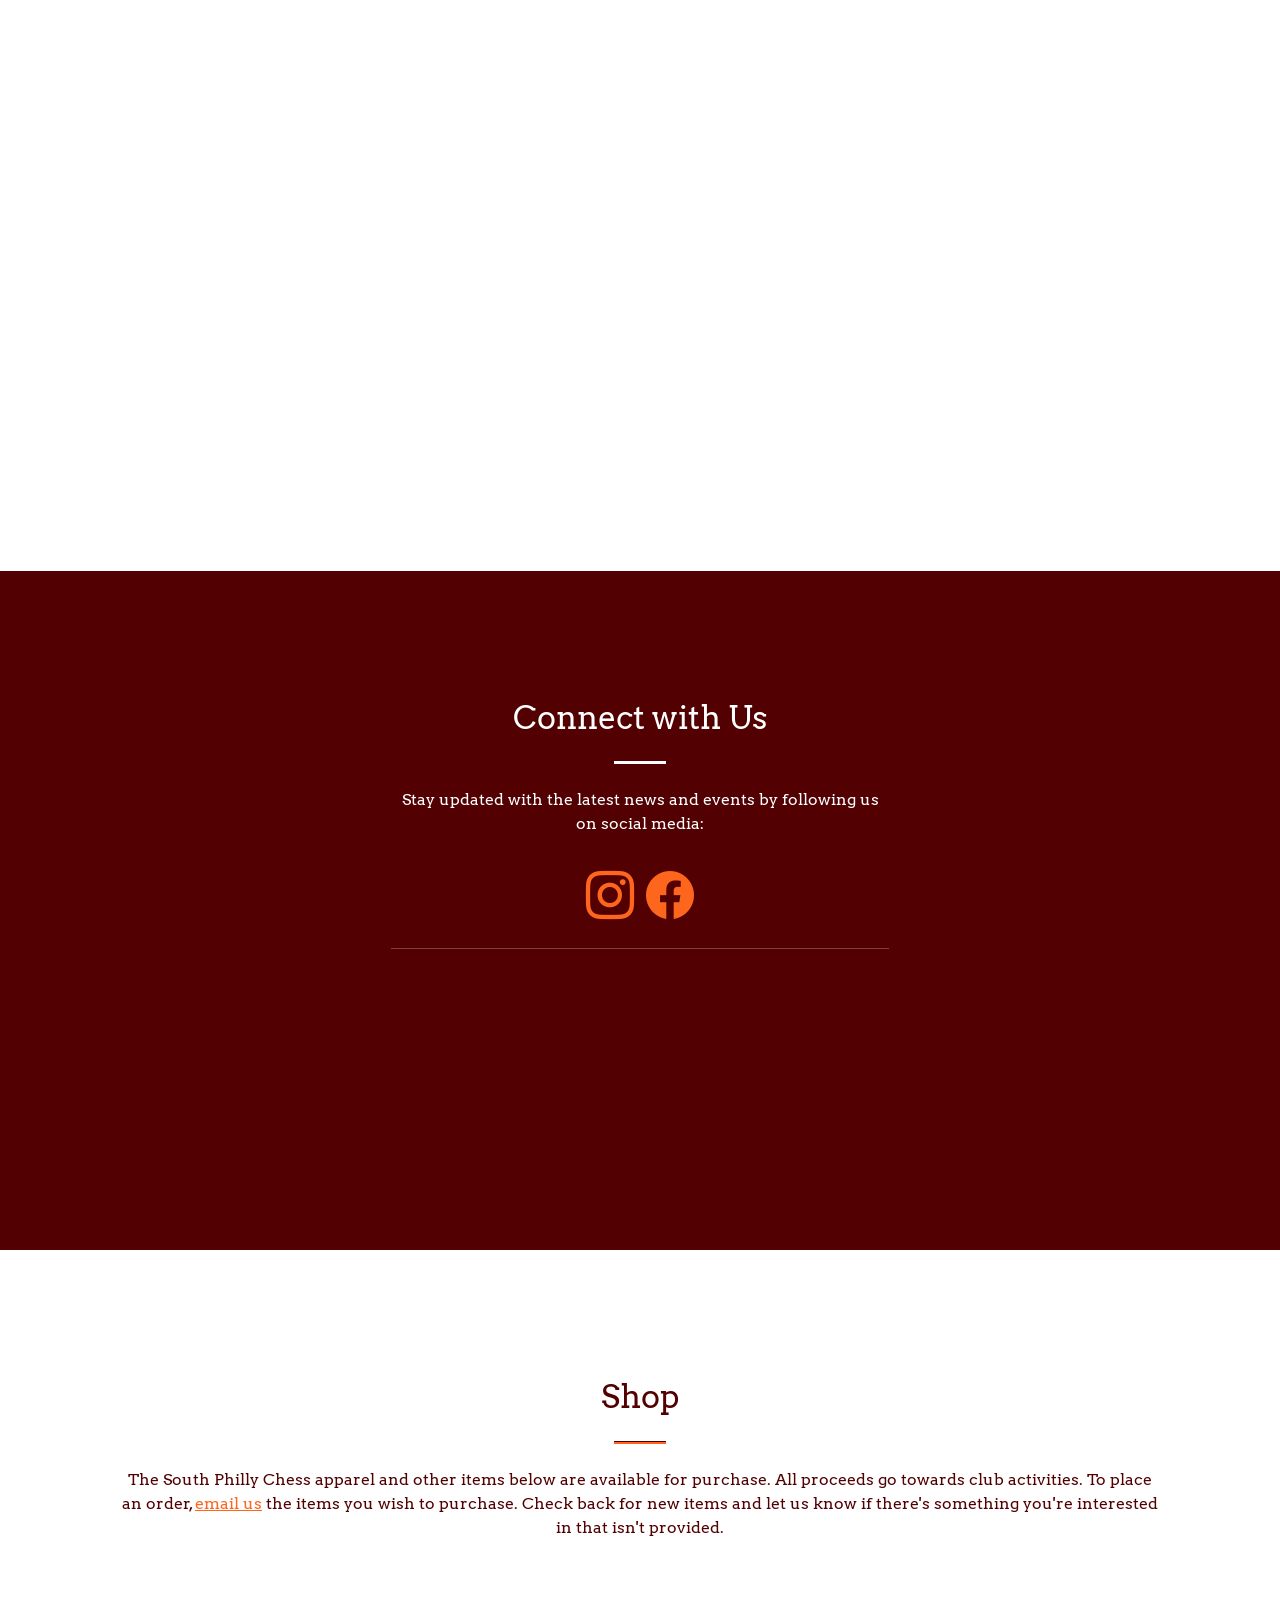
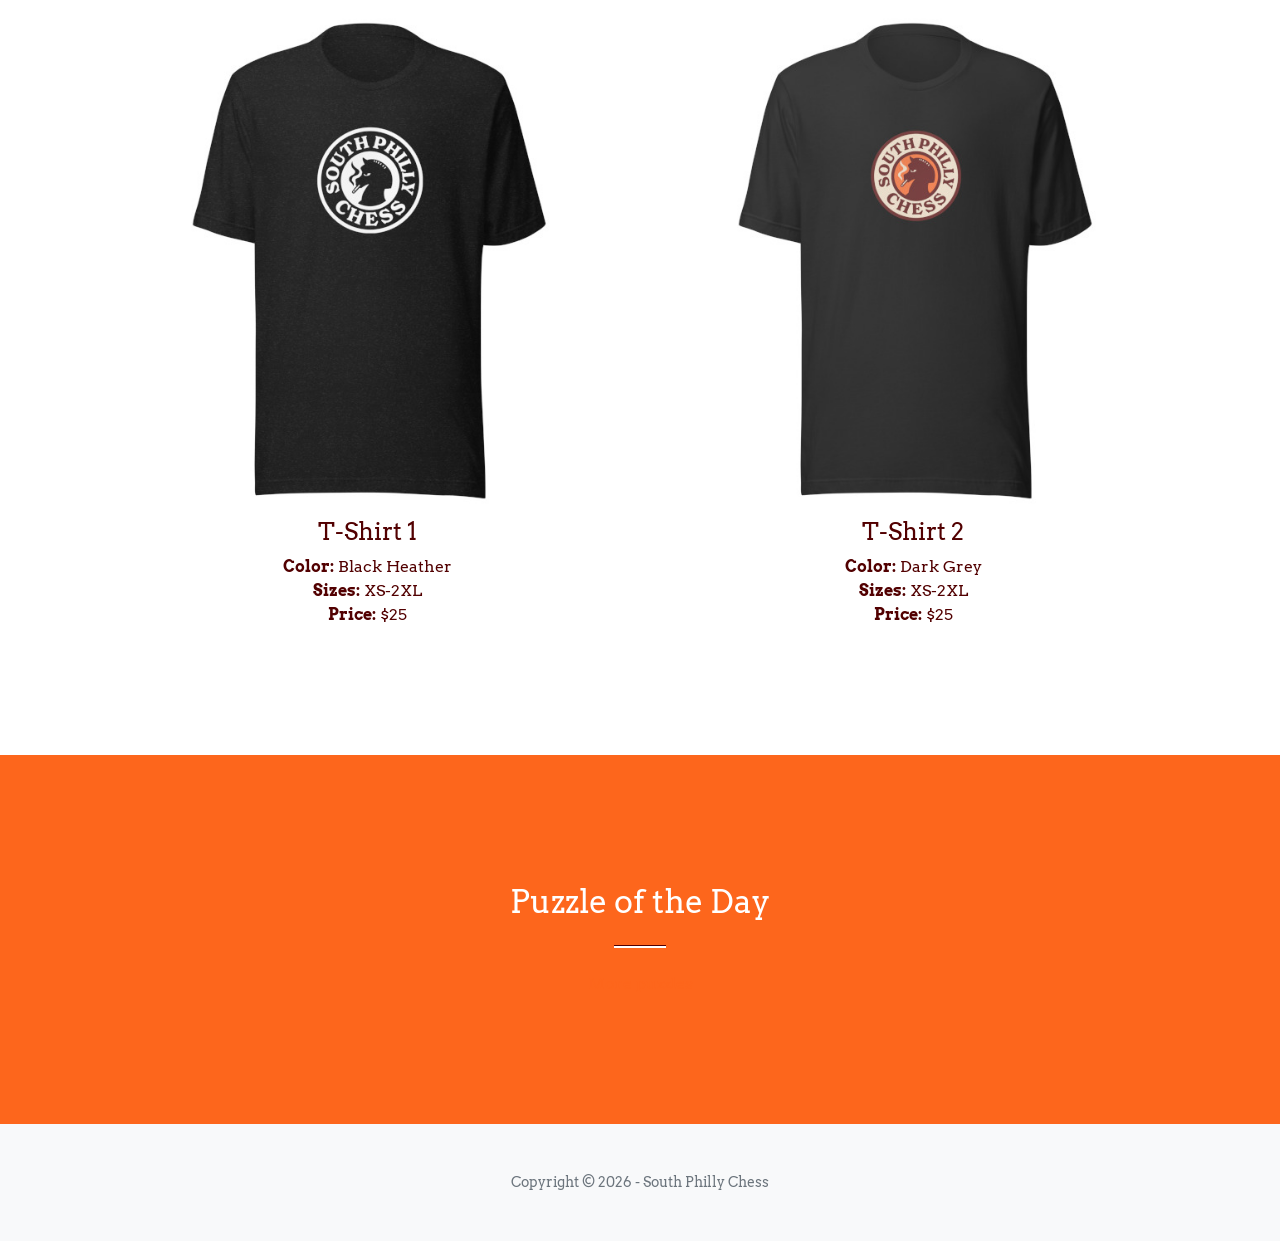
==== commit 36a92edf: "Added announcement banner." ====
--- a/index.html
+++ b/index.html
@@ -26,51 +26,60 @@
     </head>
     <body id="page-top">
         <!-- Navigation-->
-        <nav
-            class="navbar navbar-expand-lg navbar-light fixed-top py-1"
-            id="mainNav"
-        >
-            <div class="container px-4 px-lg-5">
-                <a class="navbar-brand" href="#page-top"
-                    ><img
-                        src="./assets/img/spc-logo-color.png"
-                        alt="South Philly Chess"
-                /></a>
-                <button
-                    class="navbar-toggler navbar-toggler-right"
-                    type="button"
-                    data-bs-toggle="collapse"
-                    data-bs-target="#navbarResponsive"
-                    aria-controls="navbarResponsive"
-                    aria-expanded="false"
-                    aria-label="Toggle navigation"
-                >
-                    <span class="navbar-toggler-icon"></span>
-                </button>
-                <div class="collapse navbar-collapse" id="navbarResponsive">
-                    <ul class="navbar-nav ms-auto my-2 my-lg-0">
-                        <li class="nav-item">
-                            <a class="nav-link" href="#about">About</a>
-                        </li>
-                        <li class="nav-item">
-                            <a class="nav-link" href="#faq">FAQ</a>
-                        </li>
-                        <li class="nav-item">
-                            <a class="nav-link" href="#contact">Contact</a>
-                        </li>
-                        <li class="nav-item">
-                            <a class="nav-link" href="#schedule">Schedule</a>
-                        </li>
-                        <li class="nav-item">
-                            <a class="nav-link" href="#social">Social</a>
-                        </li>
-                        <li class="nav-item">
-                            <a class="nav-link" href="#shop">Shop</a>
-                        </li>
-                    </ul>
-                </div>
-            </div>
-        </nav>
+        <!-- Wrapper pinned to the top holding both the top container and the navbar -->
+        <div class="fixed-top">
+            <!-- 100% full-width section on top -->
+            <div class="container-fluid bg-light py-2">
+                <div class="container px-4 px-lg-5">
+                    <p class="mb-0 small text-center">
+                        <strong>Special event!: </strong><a href="https://www.instagram.com/southphillychess/p/DZ6EScFGu6j/" target="_blank">Join us</a> at PHS Pop-up Garden <i>7/31 @ 6pm.</i>
+                    </p>
+                </div>
+            </div>
+
+            <!-- Navbar with its original transparent-to-white scroll behavior -->
+            <nav class="navbar navbar-expand-lg navbar-light pt-0 pb-1" id="mainNav">
+                <div class="container px-4 px-lg-5">
+                    <a class="navbar-brand" href="#page-top"
+                            ><img
+                                src="./assets/img/spc-logo-color.png"
+                                alt="South Philly Chess"
+                        /></a>
+                        <button
+                            class="navbar-toggler navbar-toggler-right"
+                            type="button"
+                            data-bs-toggle="collapse"
+                            data-bs-target="#navbarResponsive"
+                            aria-controls="navbarResponsive"
+                            aria-expanded="false"
+                            aria-label="Toggle navigation"
+                        >
+                            <span class="navbar-toggler-icon"></span>
+                        </button>
+                        <div class="collapse navbar-collapse" id="navbarResponsive">
+                            <ul class="navbar-nav ms-auto my-2 my-lg-0">
+                                <li class="nav-item">
+                                    <a class="nav-link" href="#about">About</a>
+                                </li>
+                                <li class="nav-item">
+                                    <a class="nav-link" href="#faq">FAQ</a>
+                                </li>
+                                <li class="nav-item">
+                                    <a class="nav-link" href="#contact">Contact</a>
+                                </li>
+                                <li class="nav-item">
+                                    <a class="nav-link" href="#schedule">Schedule</a>
+                                </li>
+                                <li class="nav-item">
+                                    <a class="nav-link" href="#social">Social</a>
+                                </li>
+                                <li class="nav-item">
+                                    <a class="nav-link" href="#shop">Shop</a>
+                                </li>
+                            </ul>
+                </div>
+            </nav>
+        </div>
         <!-- Masthead-->
         <header class="masthead">
             <div class="container px-4 px-lg-5 h-100">
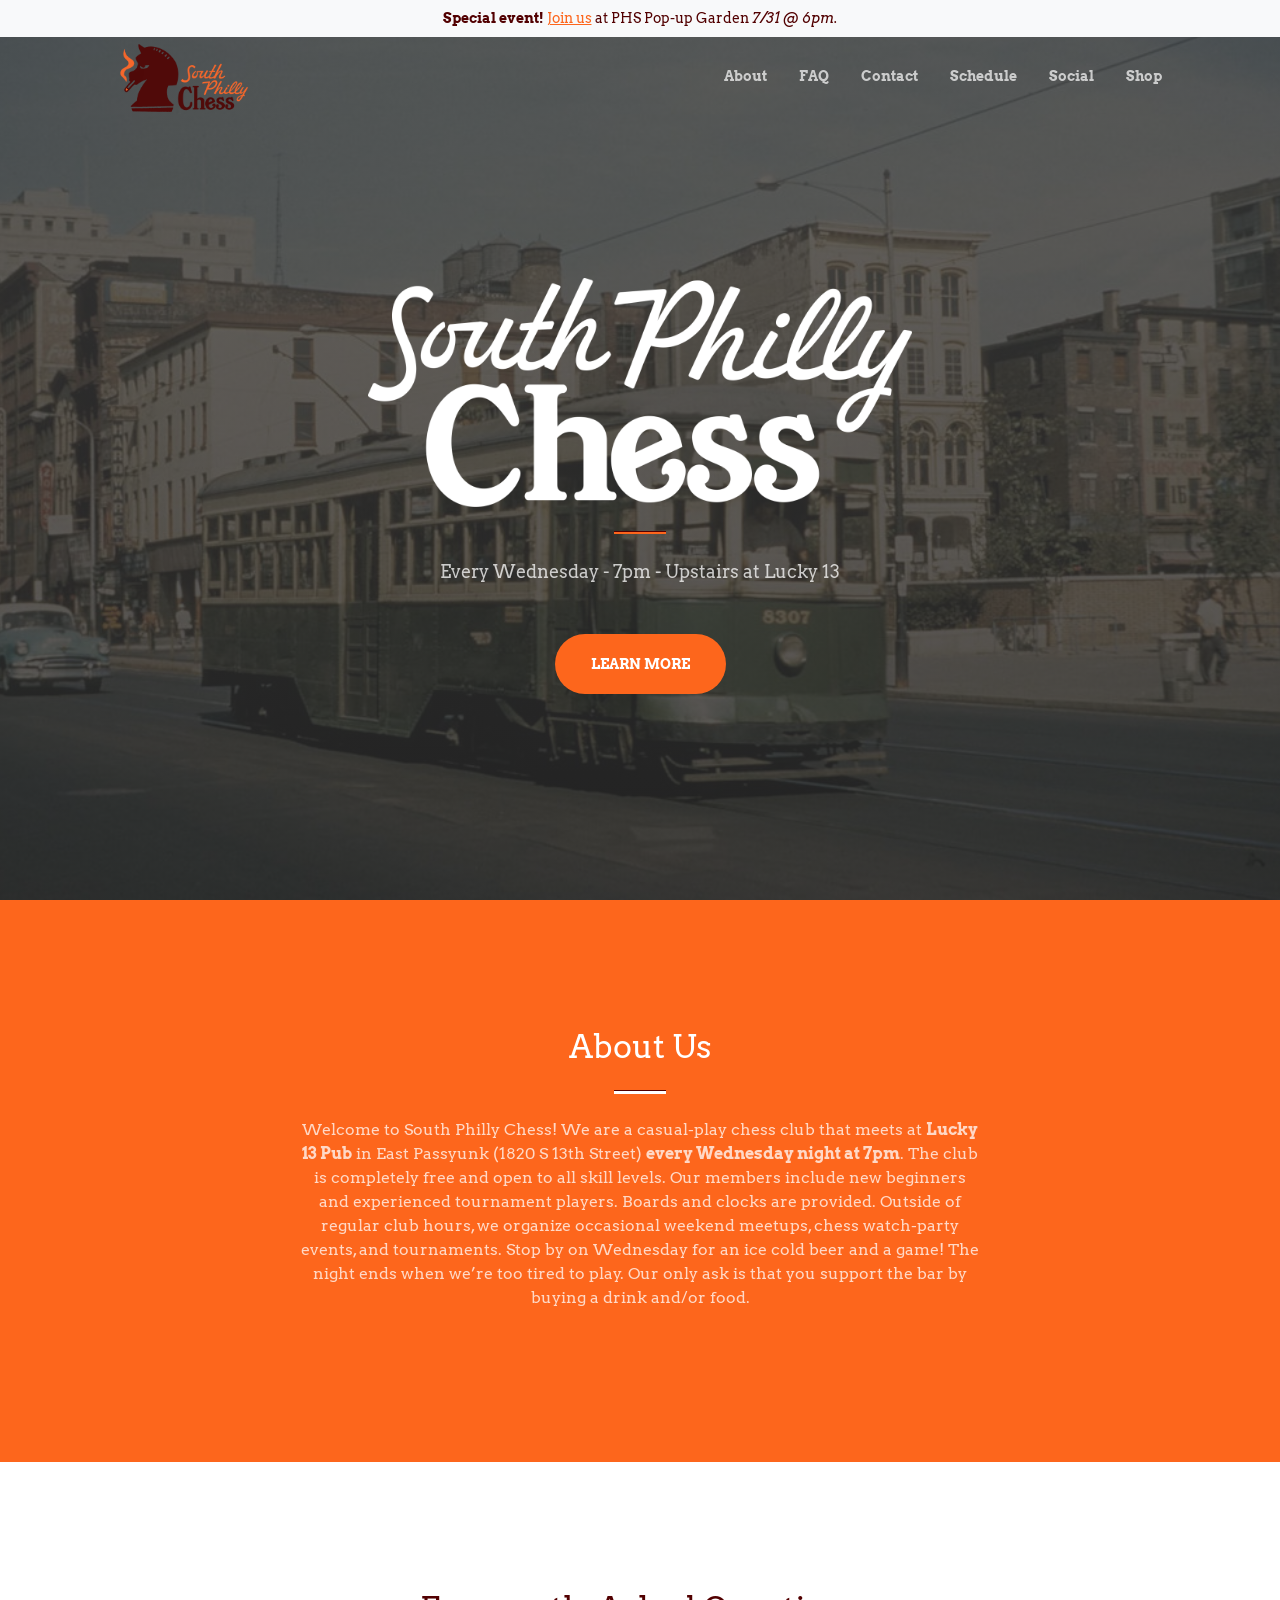
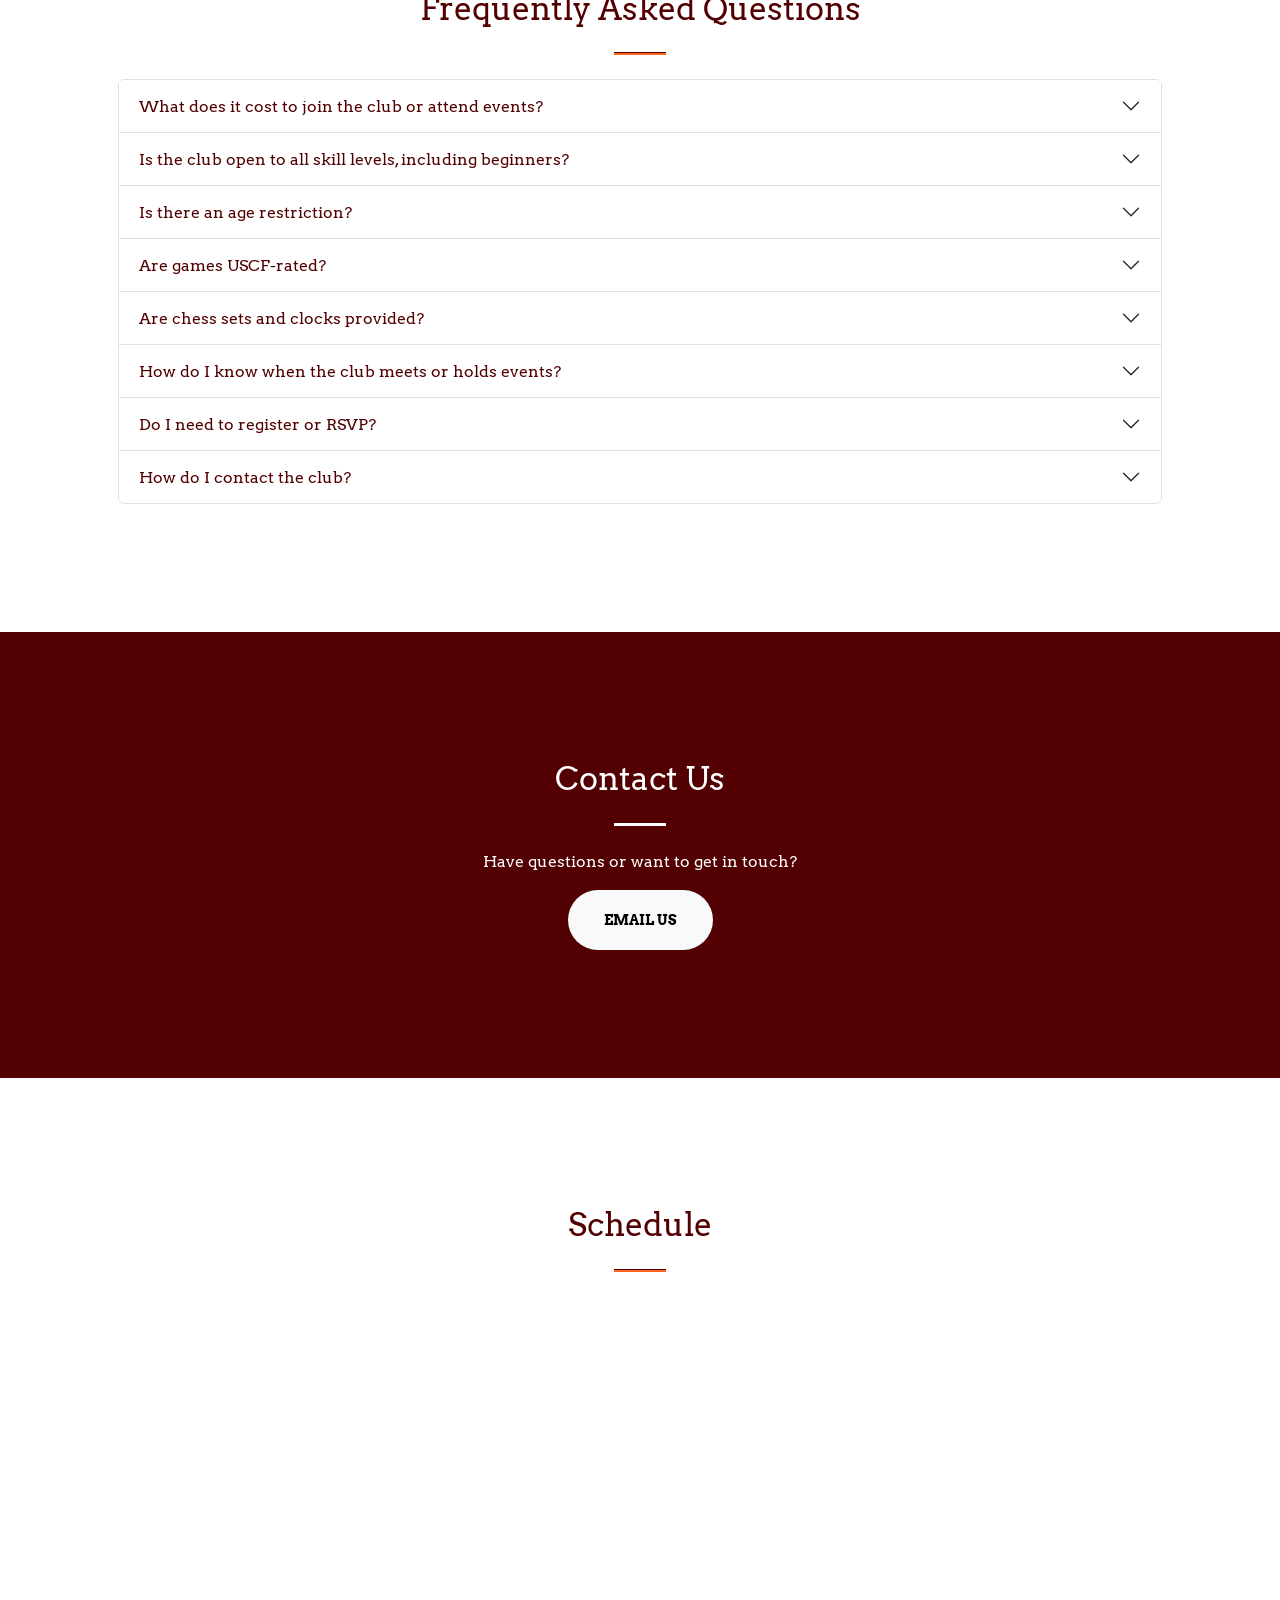
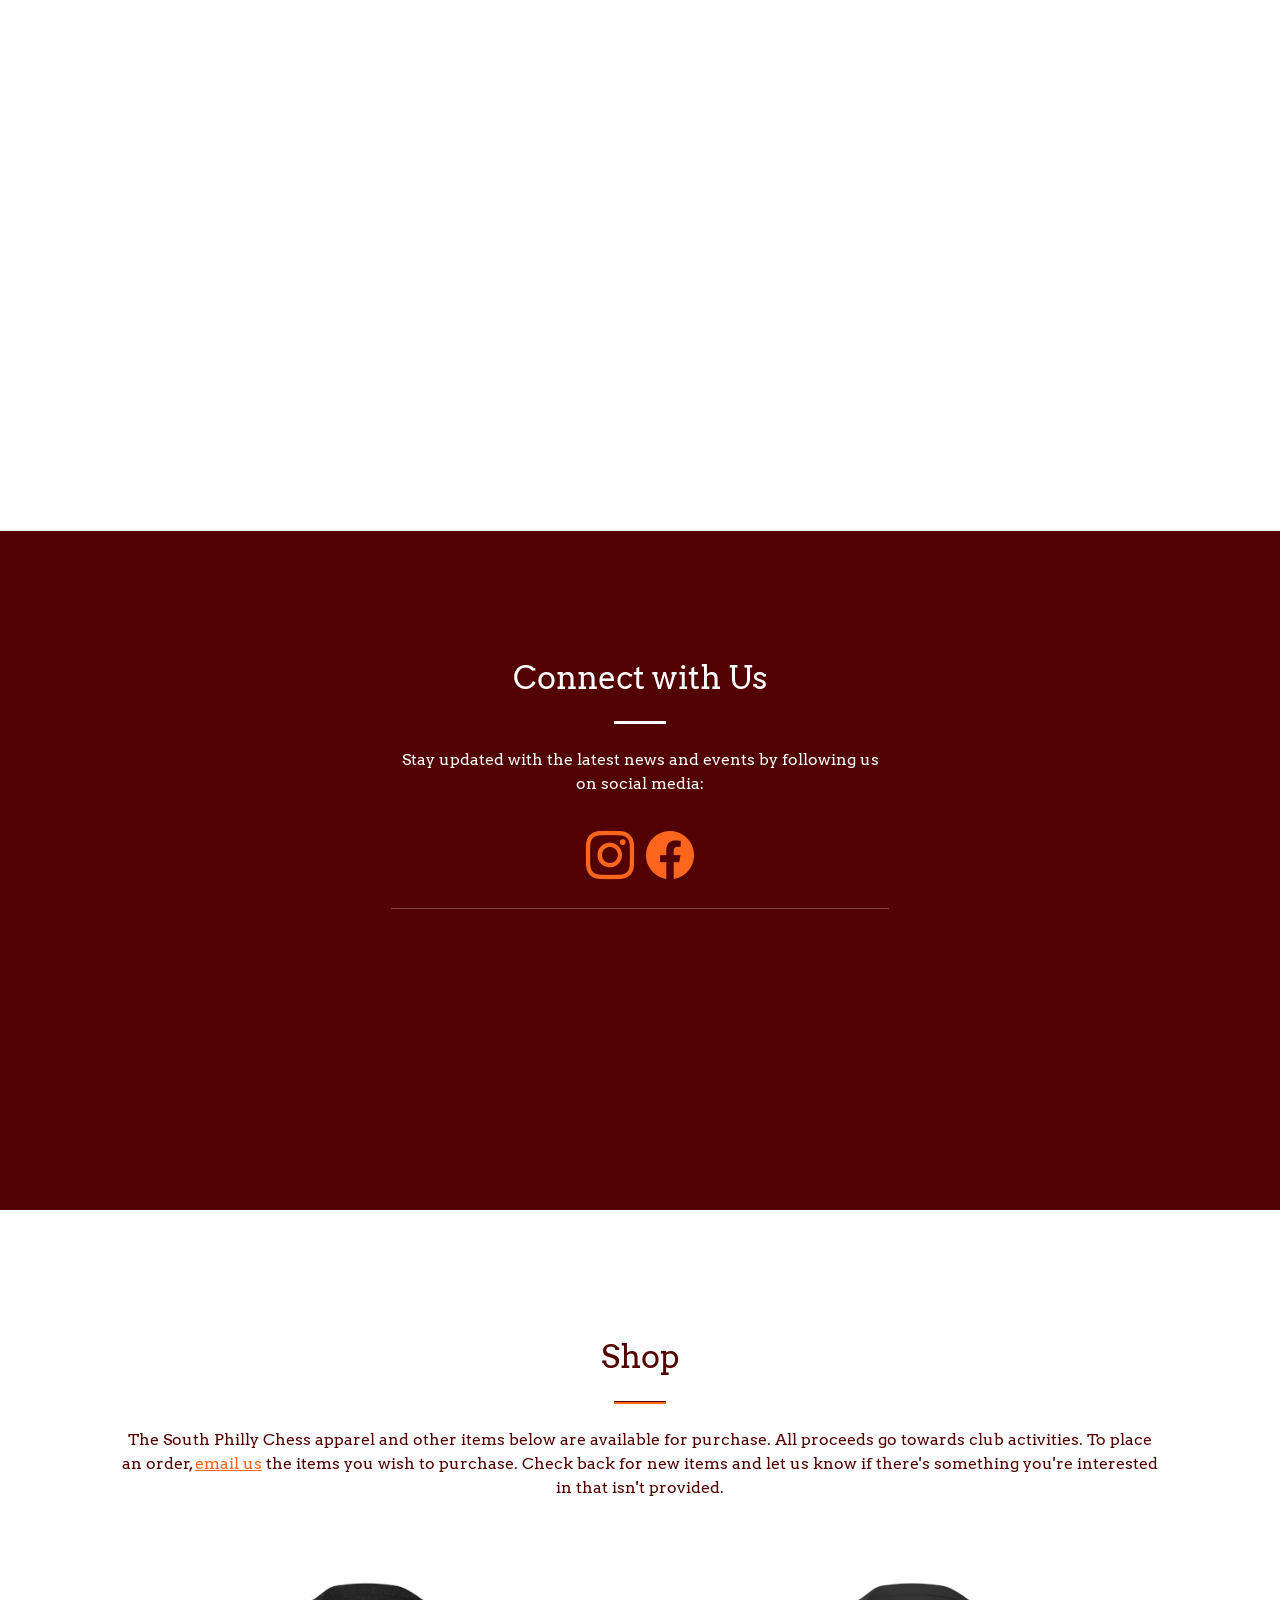
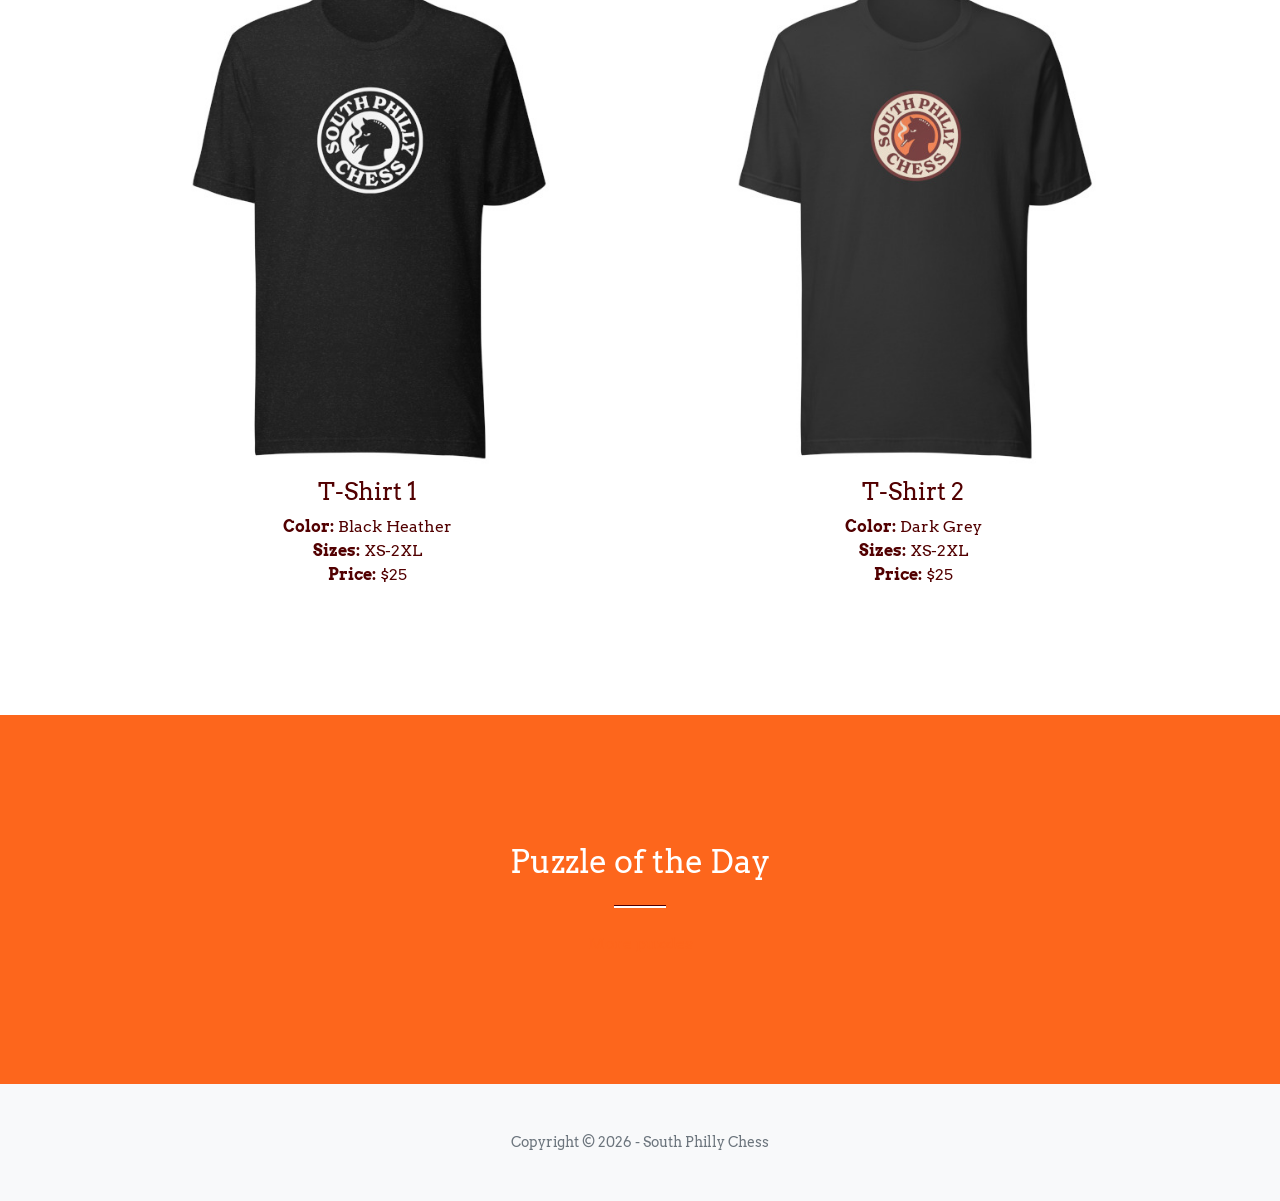
==== commit 0769cd01: "Update banner text." ====
--- a/index.html
+++ b/index.html
@@ -32,7 +32,7 @@
             <div class="container-fluid bg-light py-2">
                 <div class="container px-4 px-lg-5">
                     <p class="mb-0 small text-center">
-                        <strong>Special event!: </strong><a href="https://www.instagram.com/southphillychess/p/DZ6EScFGu6j/" target="_blank">Join us</a> at PHS Pop-up Garden <i>7/31 @ 6pm.</i>
+                        <strong>Special event! </strong><a href="https://www.instagram.com/southphillychess/p/DZ6EScFGu6j/" target="_blank">Join us</a> at PHS Pop-up Garden <i>7/31 @ 6pm.</i>
                     </p>
                 </div>
             </div>
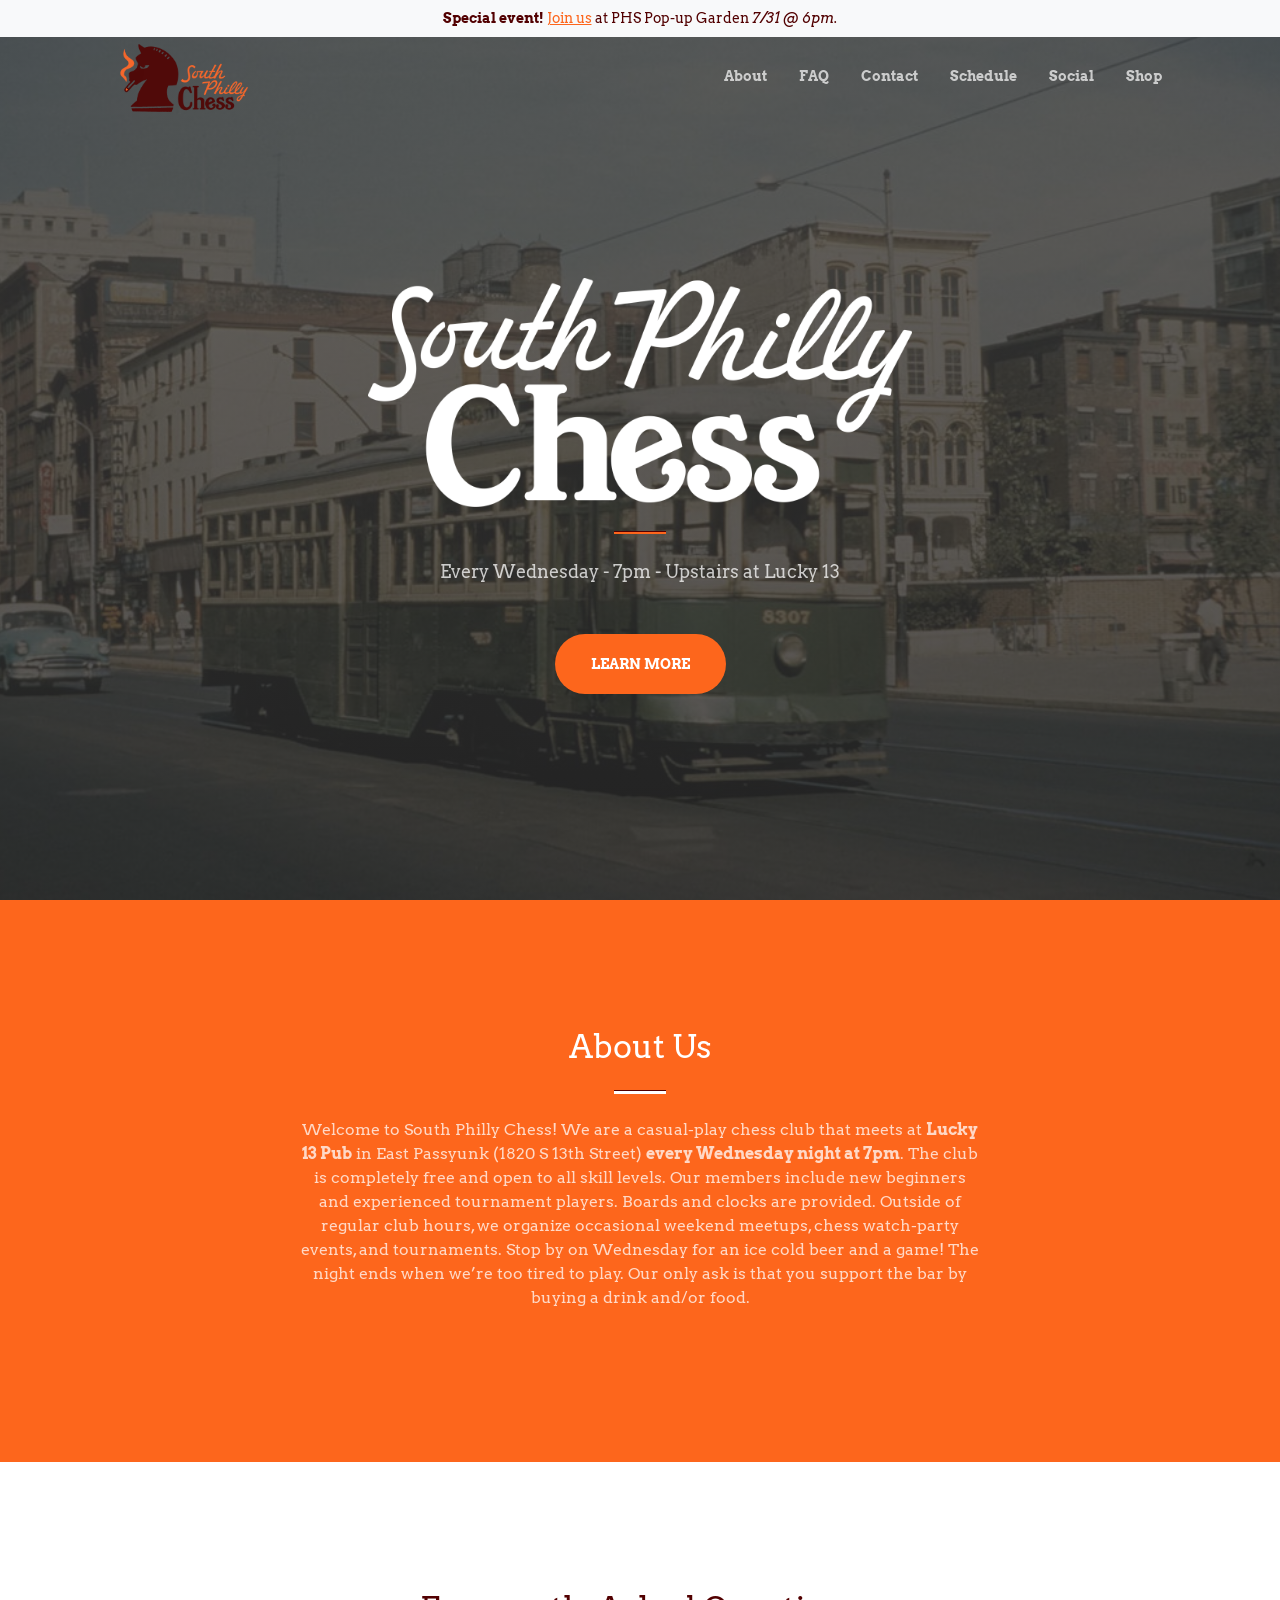
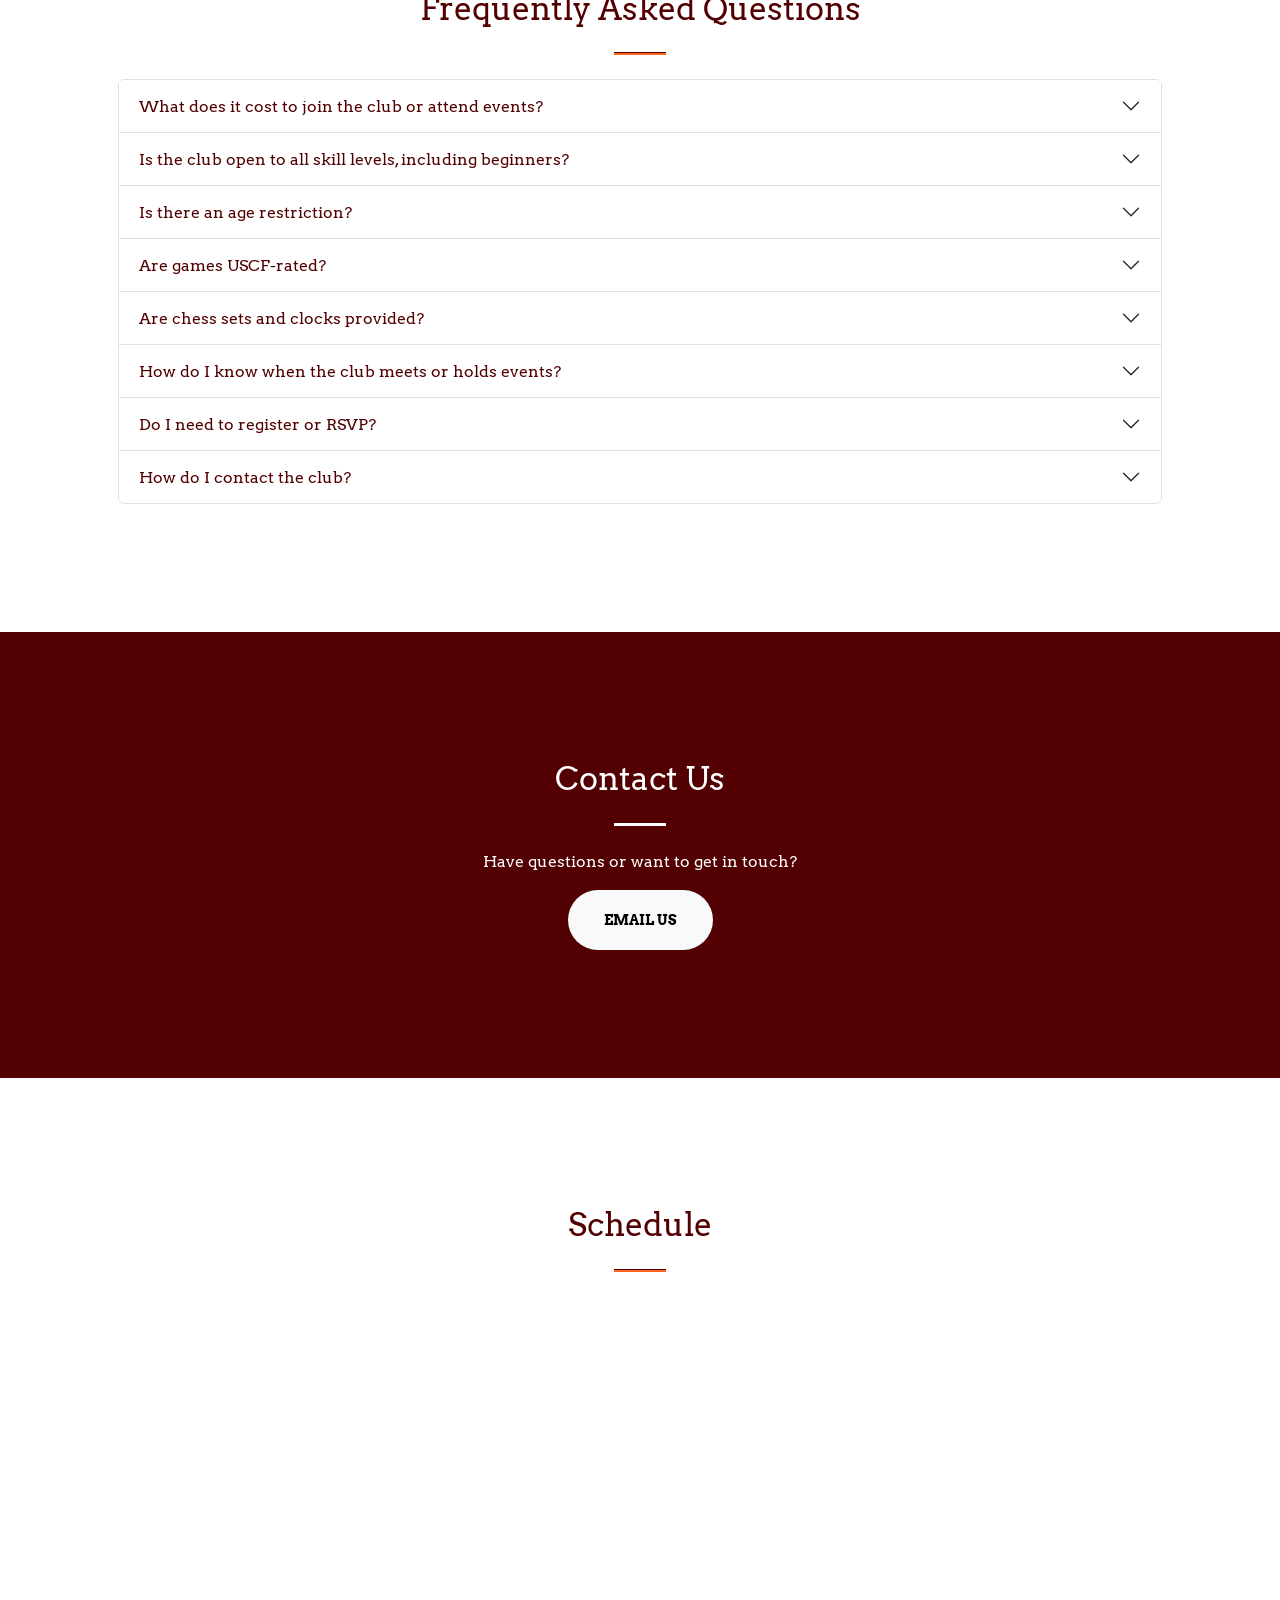
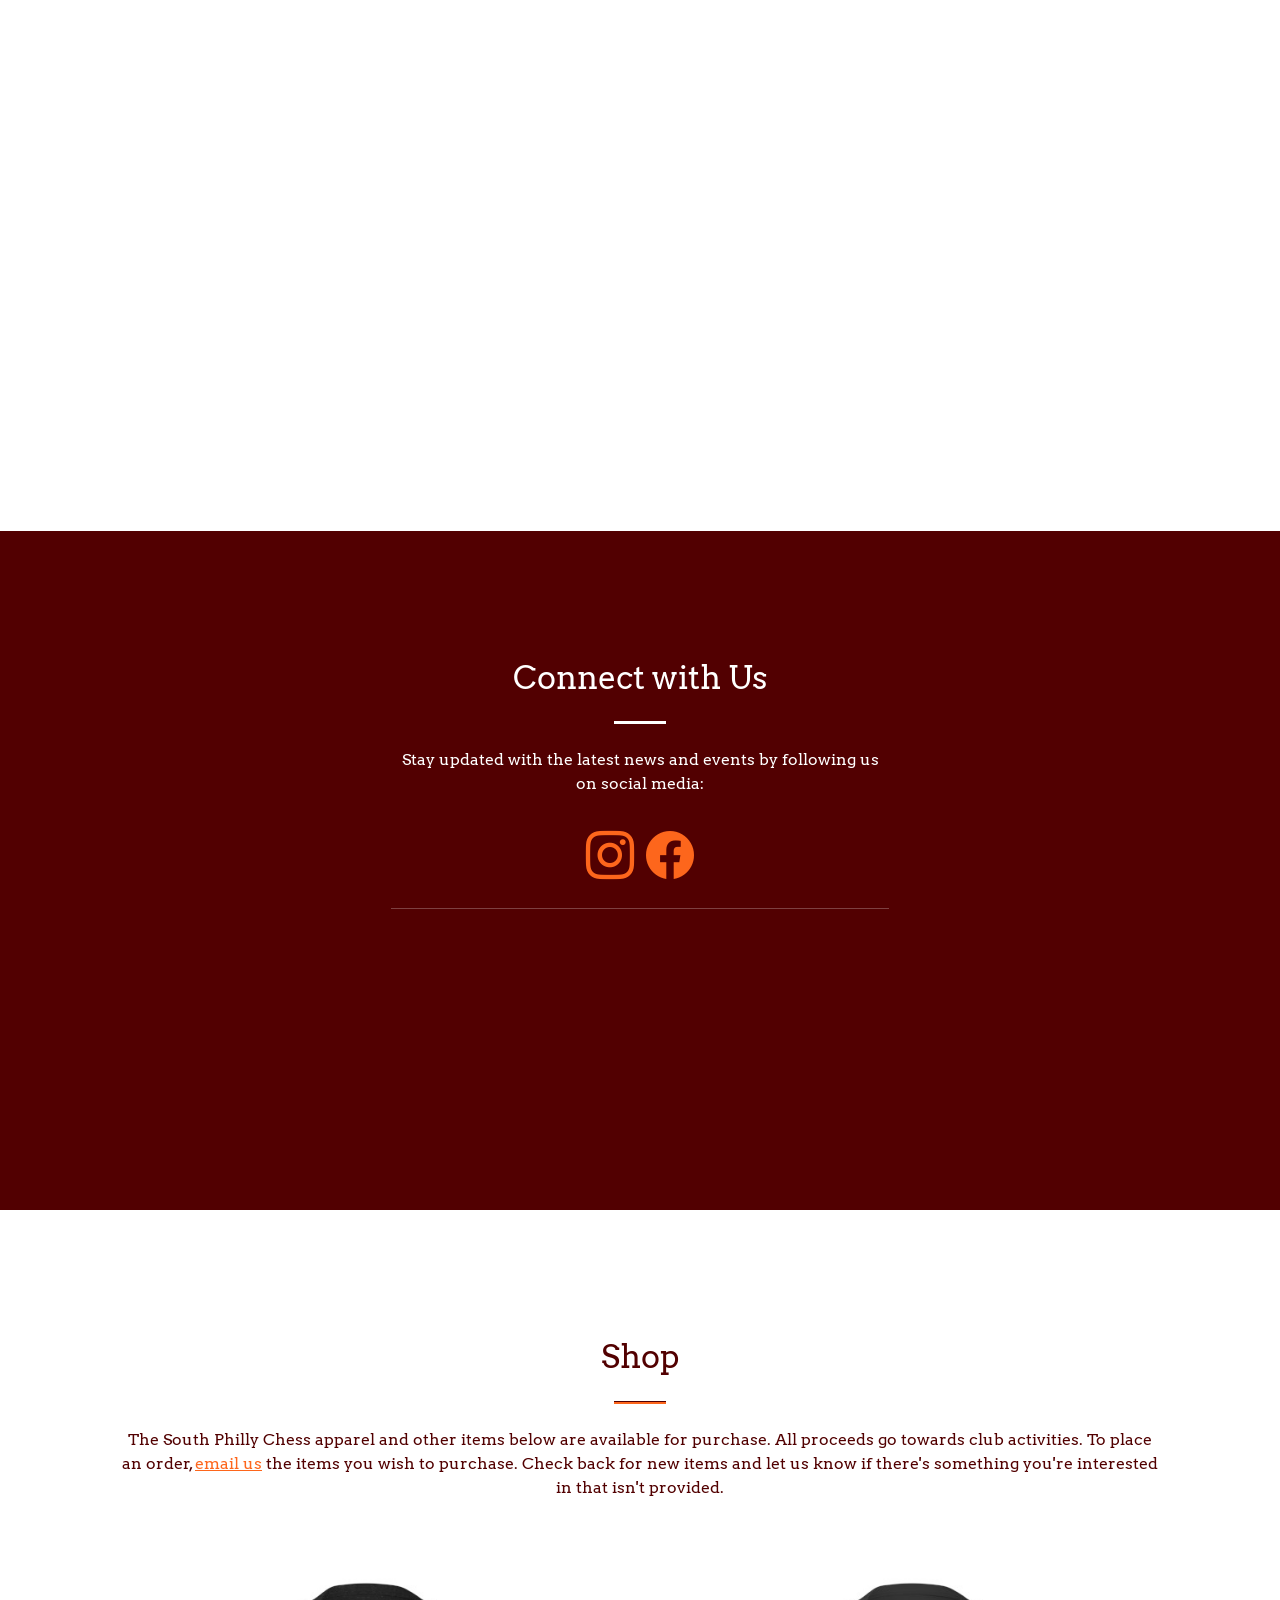
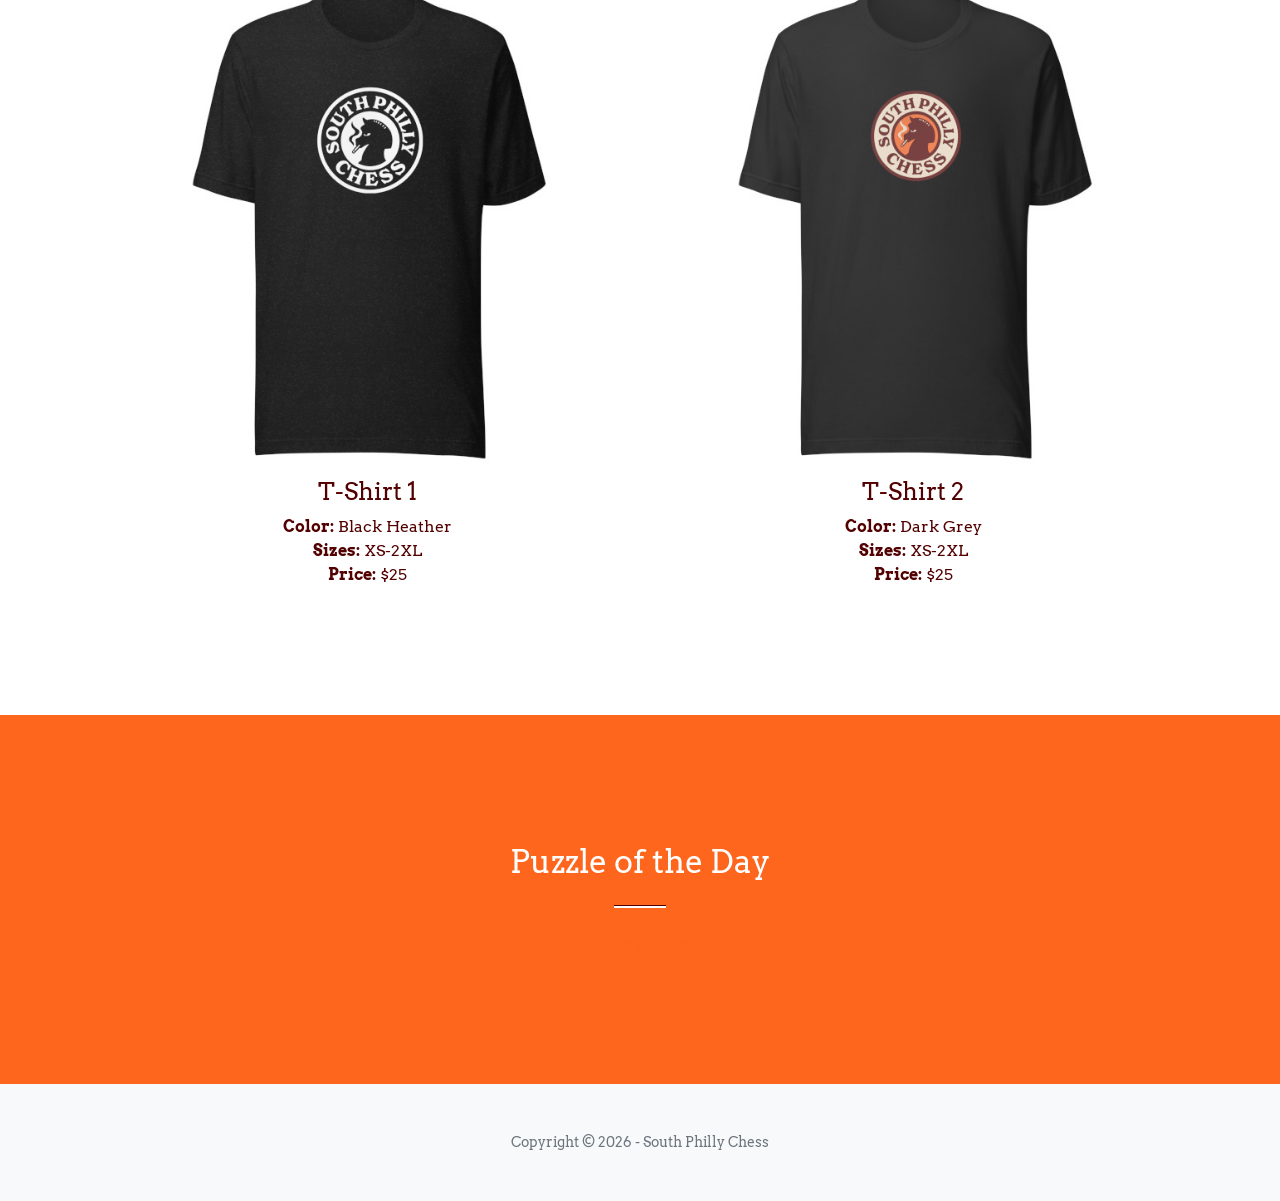
==== commit 3aea11e5: "Removed puzzle for small screens." ====
--- a/index.html
+++ b/index.html
@@ -22,7 +22,7 @@
             rel="stylesheet"
         />
         <!-- Core theme CSS (includes Bootstrap)-->
-        <link href="css/styles.css?cb=8" rel="stylesheet" />
+        <link href="css/styles.css?cb=9" rel="stylesheet" />
     </head>
     <body id="page-top">
         <!-- Navigation-->
@@ -495,6 +495,7 @@
                             >More puzzles</a
                         >
                     </div>
+                    <div id="puzzle-size-warning">A wider screen is required to view the board.</div>
                 </div>
             </div>
         </section>
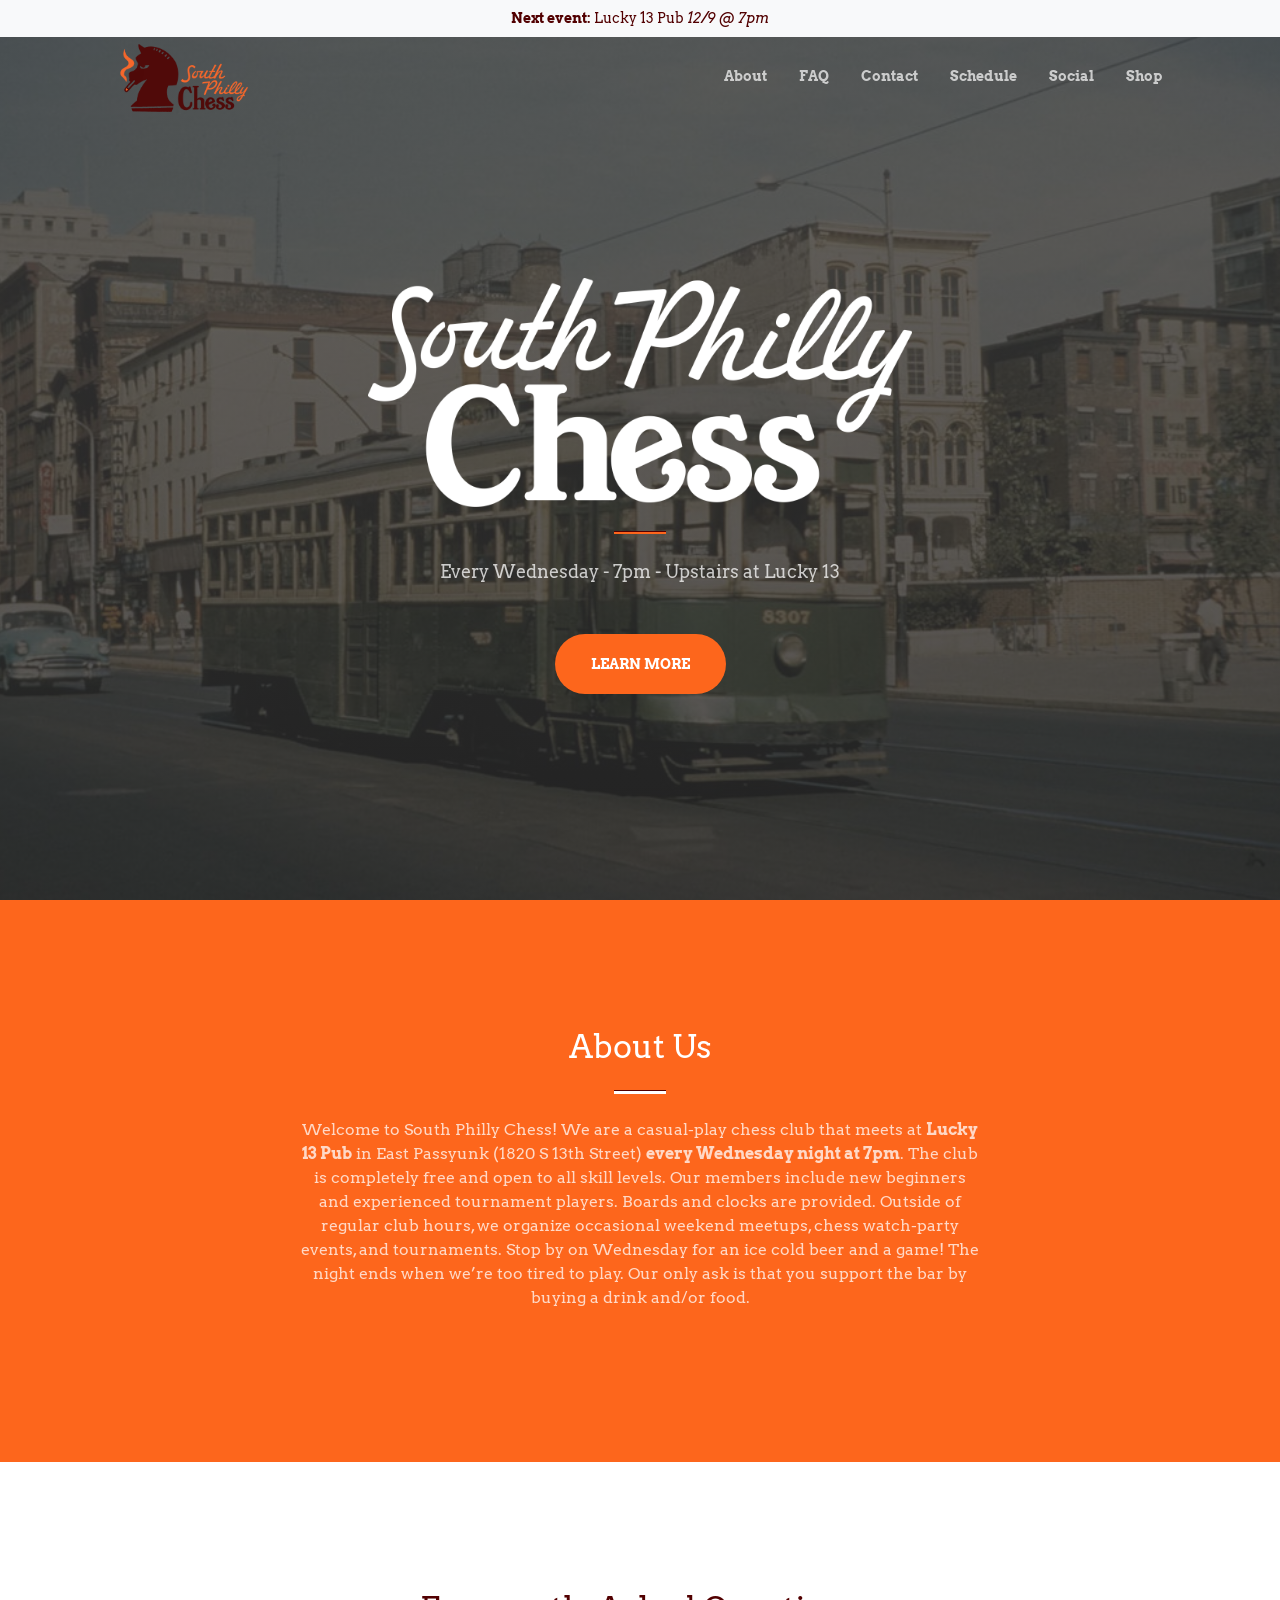
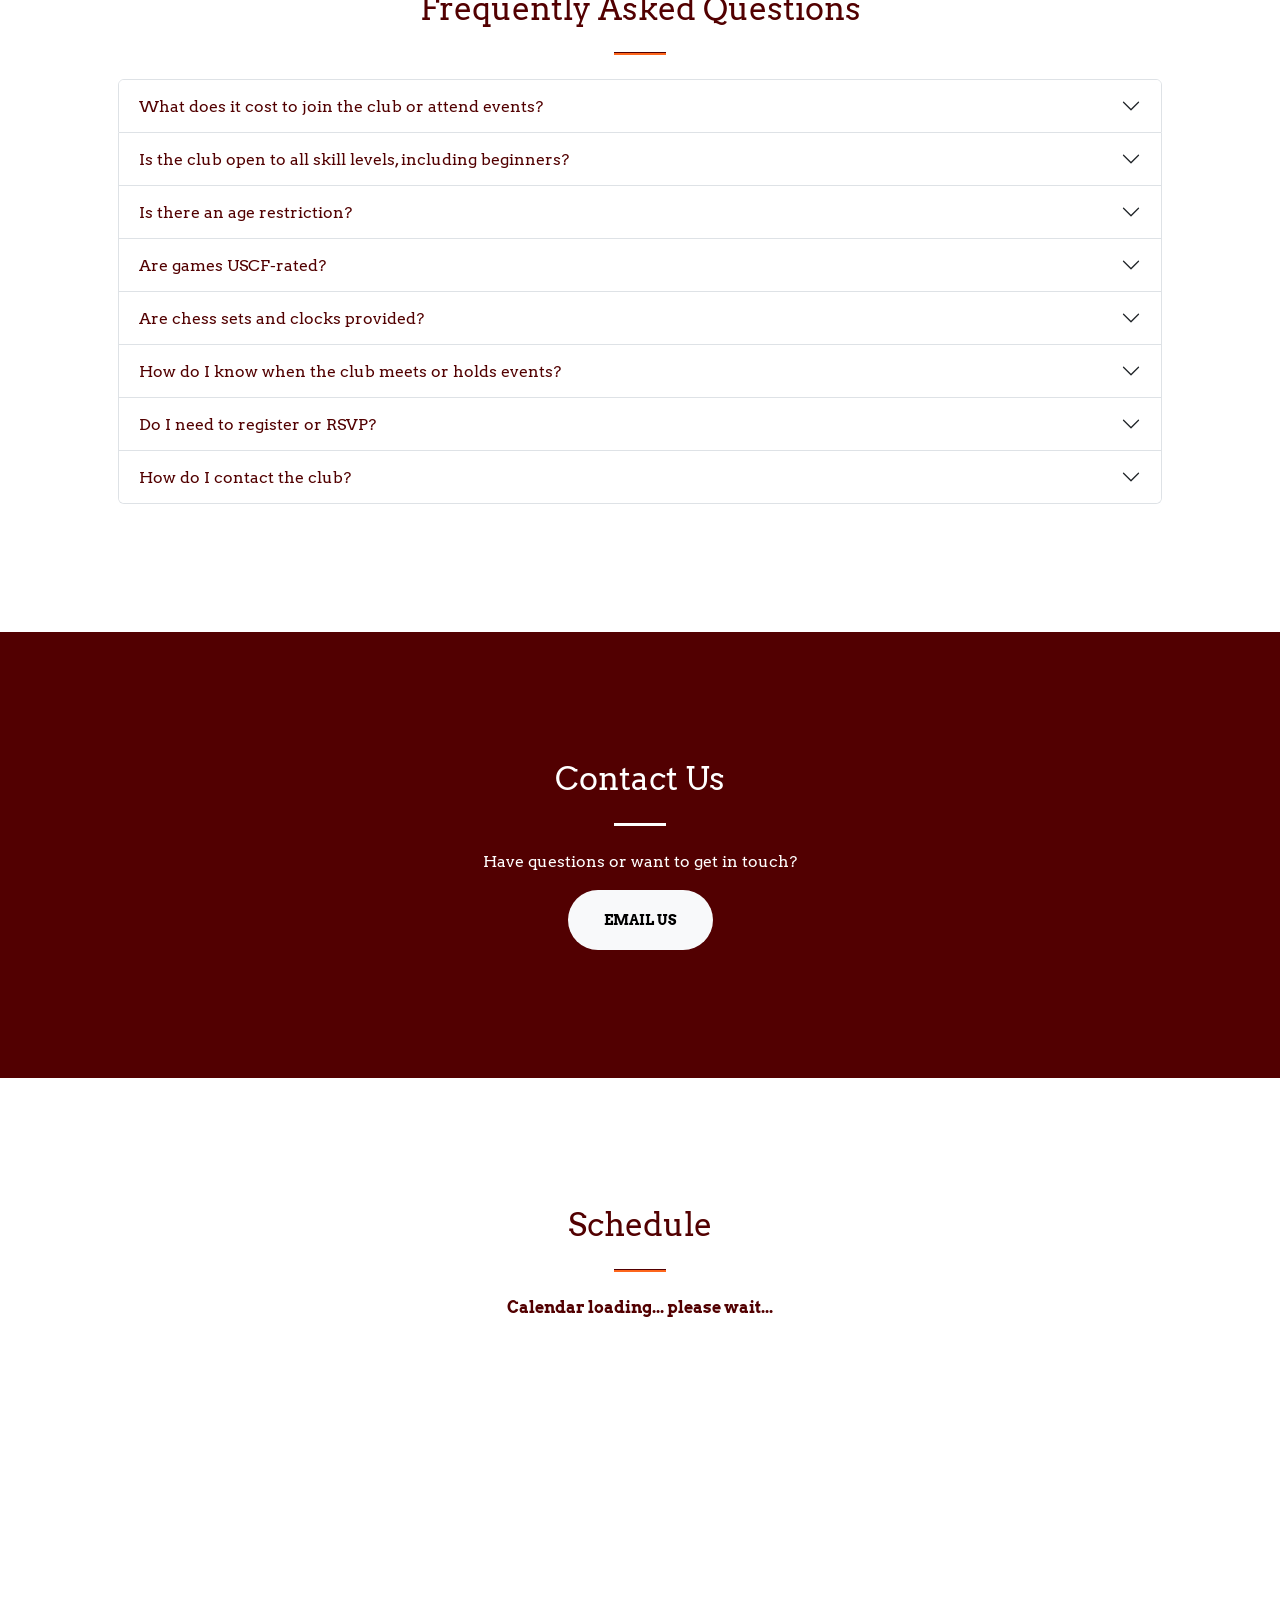
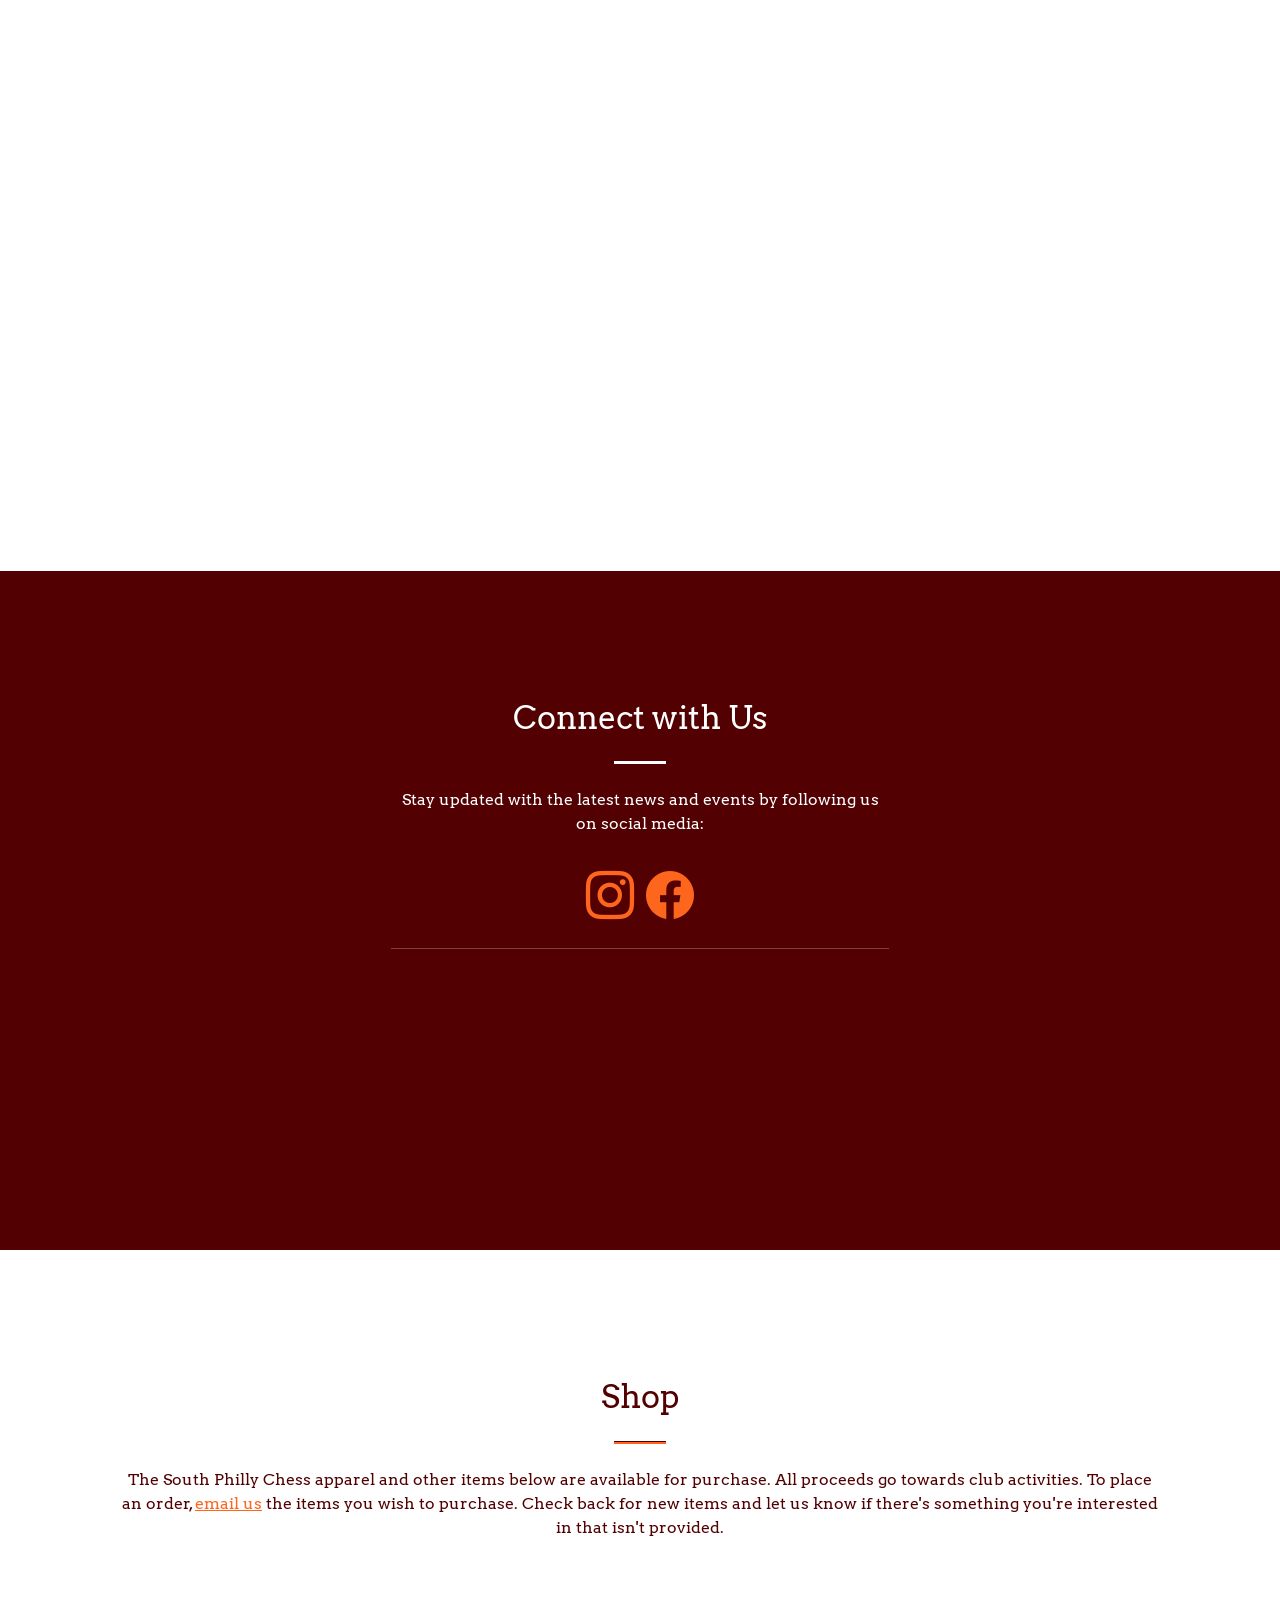
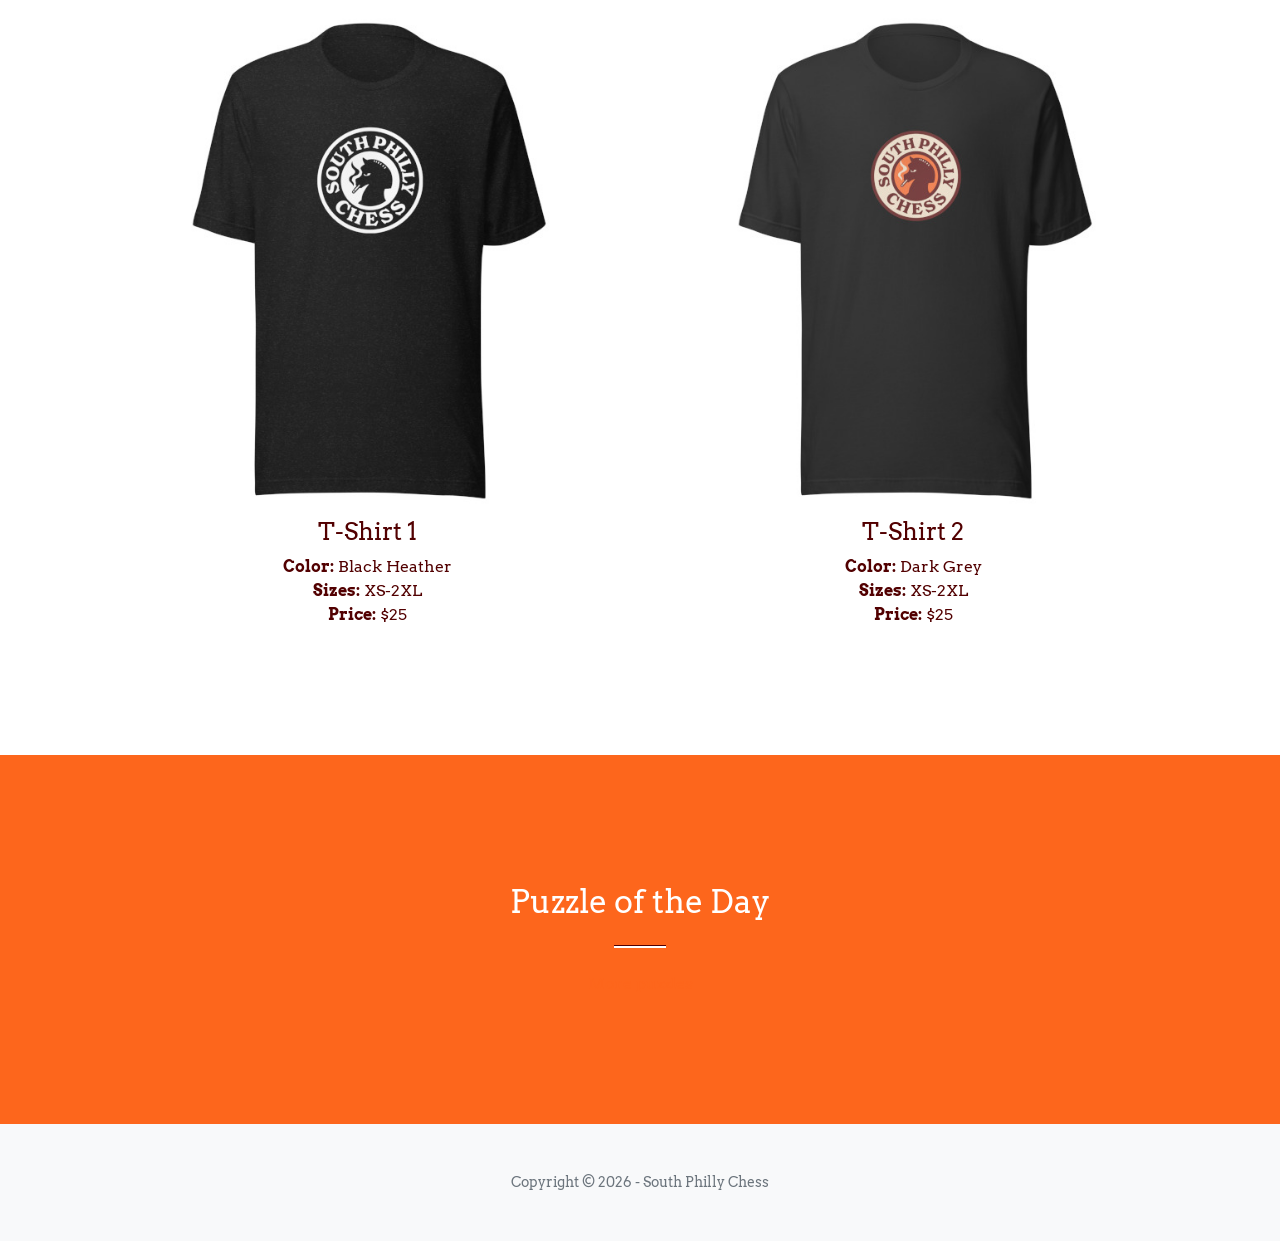
==== commit f9cf790d: "Dynamic date banner." ====
--- a/index.html
+++ b/index.html
@@ -32,7 +32,7 @@
             <div class="container-fluid bg-light py-2">
                 <div class="container px-4 px-lg-5">
                     <p class="mb-0 small text-center">
-                        <strong>Special event! </strong><a href="https://www.instagram.com/southphillychess/p/DZ6EScFGu6j/" target="_blank">Join us</a> at PHS Pop-up Garden <i>7/31 @ 6pm.</i>
+                        <strong>Next event: </strong>Lucky 13 Pub <i><span class="next-wednesday"></span> @ 7pm</i>
                     </p>
                 </div>
             </div>
@@ -510,6 +510,6 @@
         <!-- Bootstrap core JS-->
         <script src="https://cdn.jsdelivr.net/npm/bootstrap@5.2.3/dist/js/bootstrap.bundle.min.js"></script>
         <!-- Core theme JS-->
-        <script src="js/scripts.js"></script>
+        <script src="js/scripts.js?cb=1"></script>
     </body>
 </html>
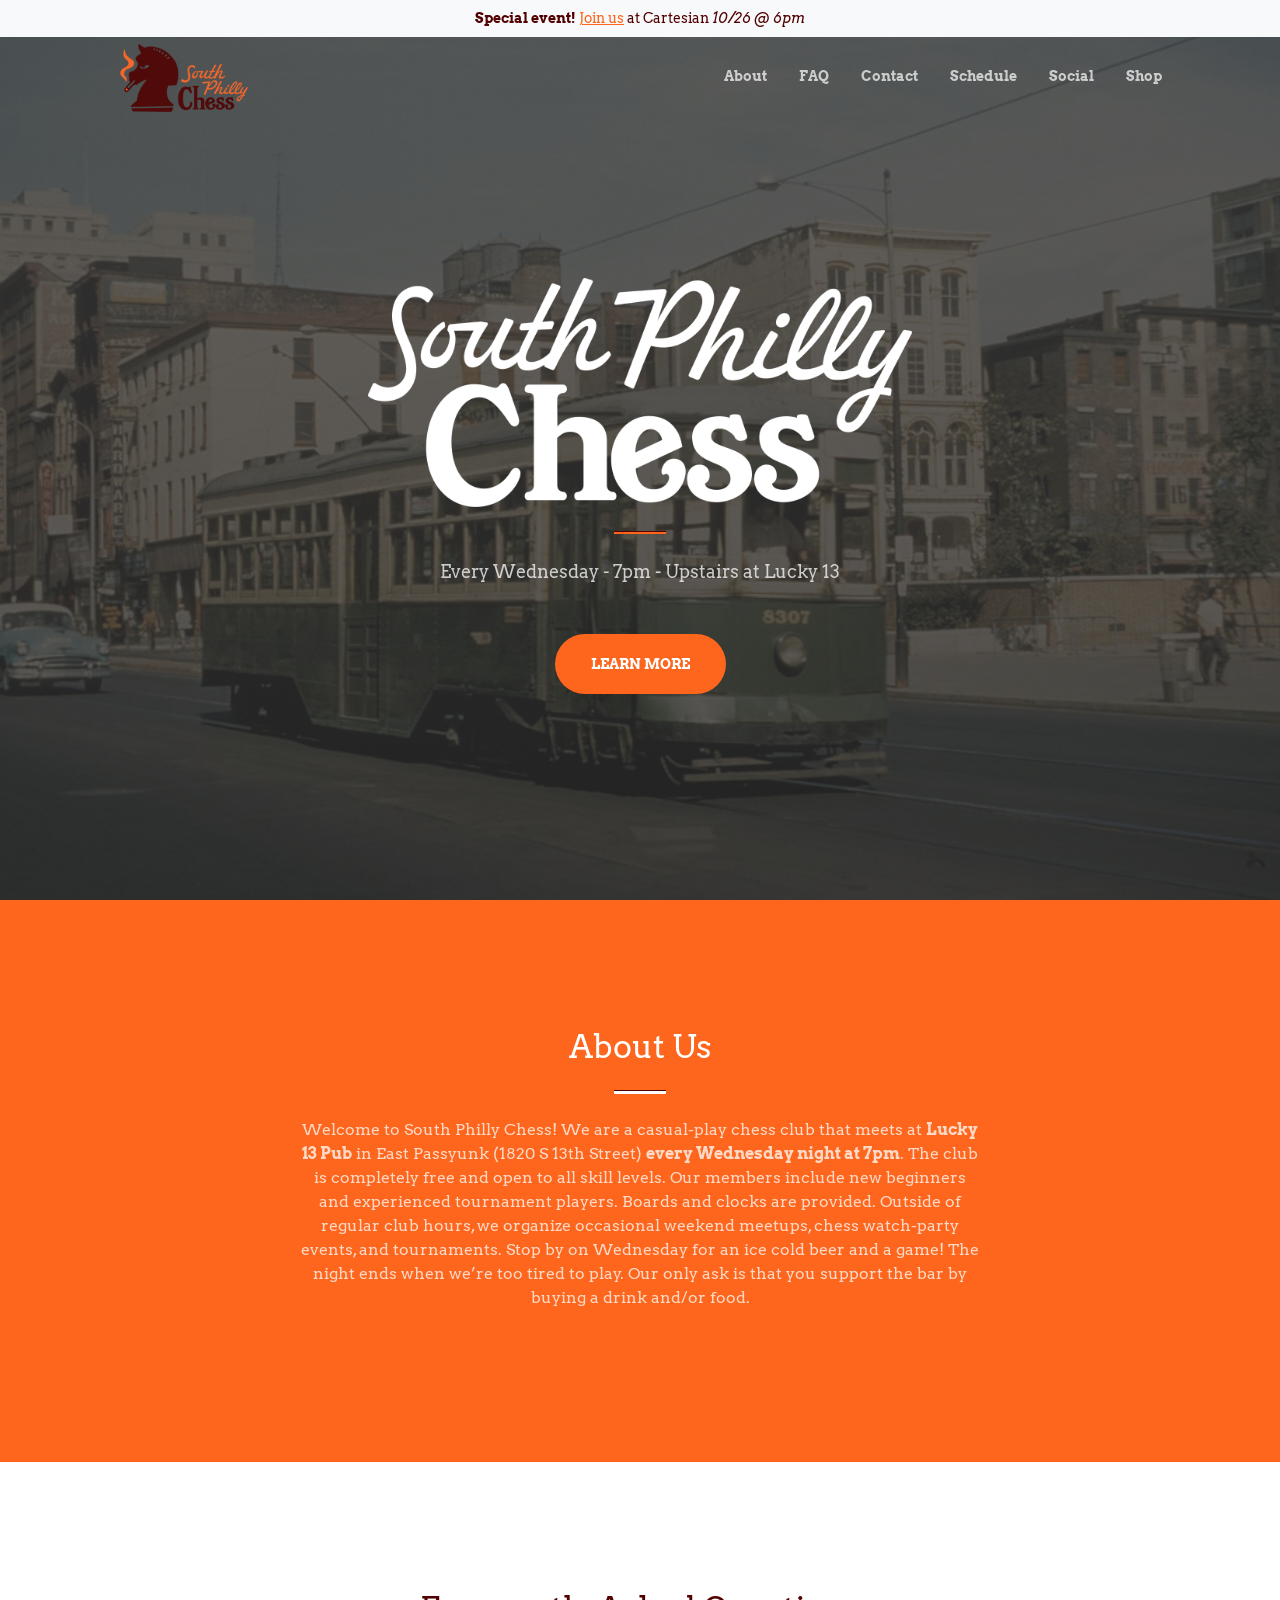
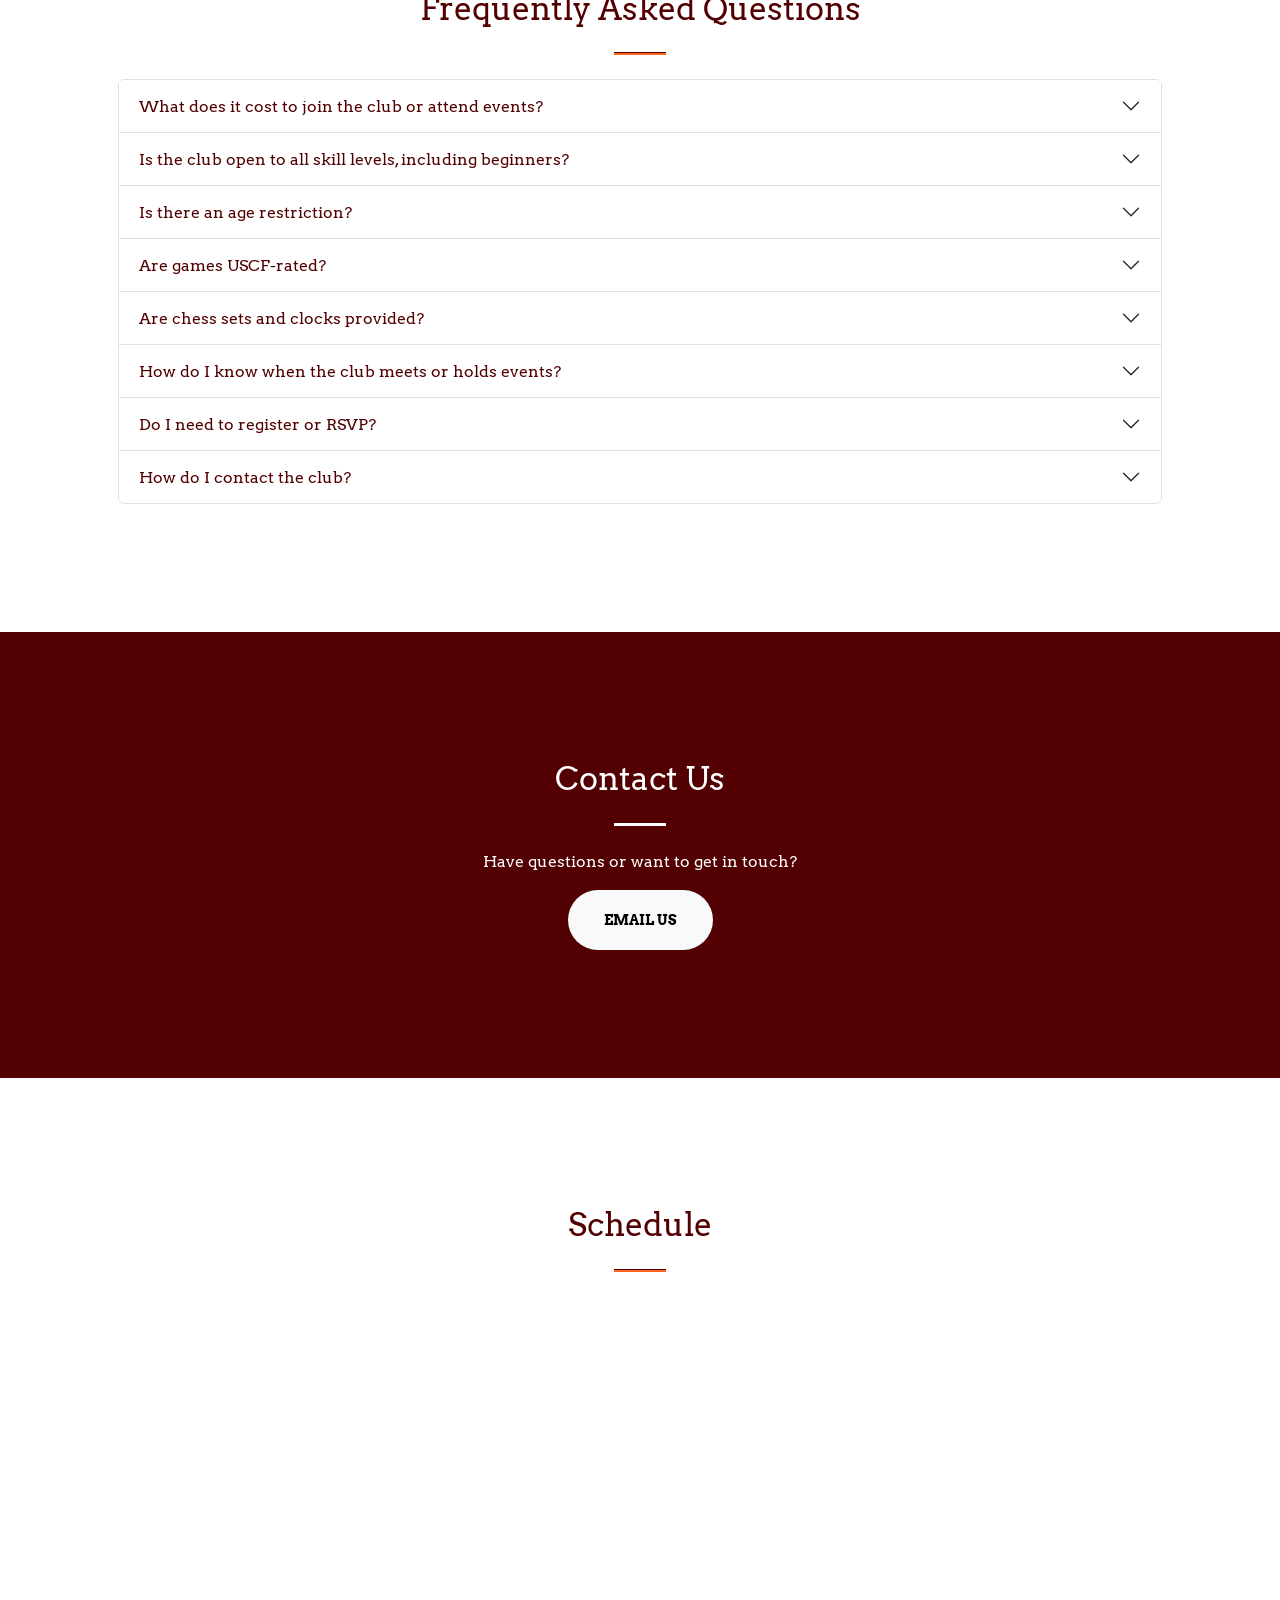
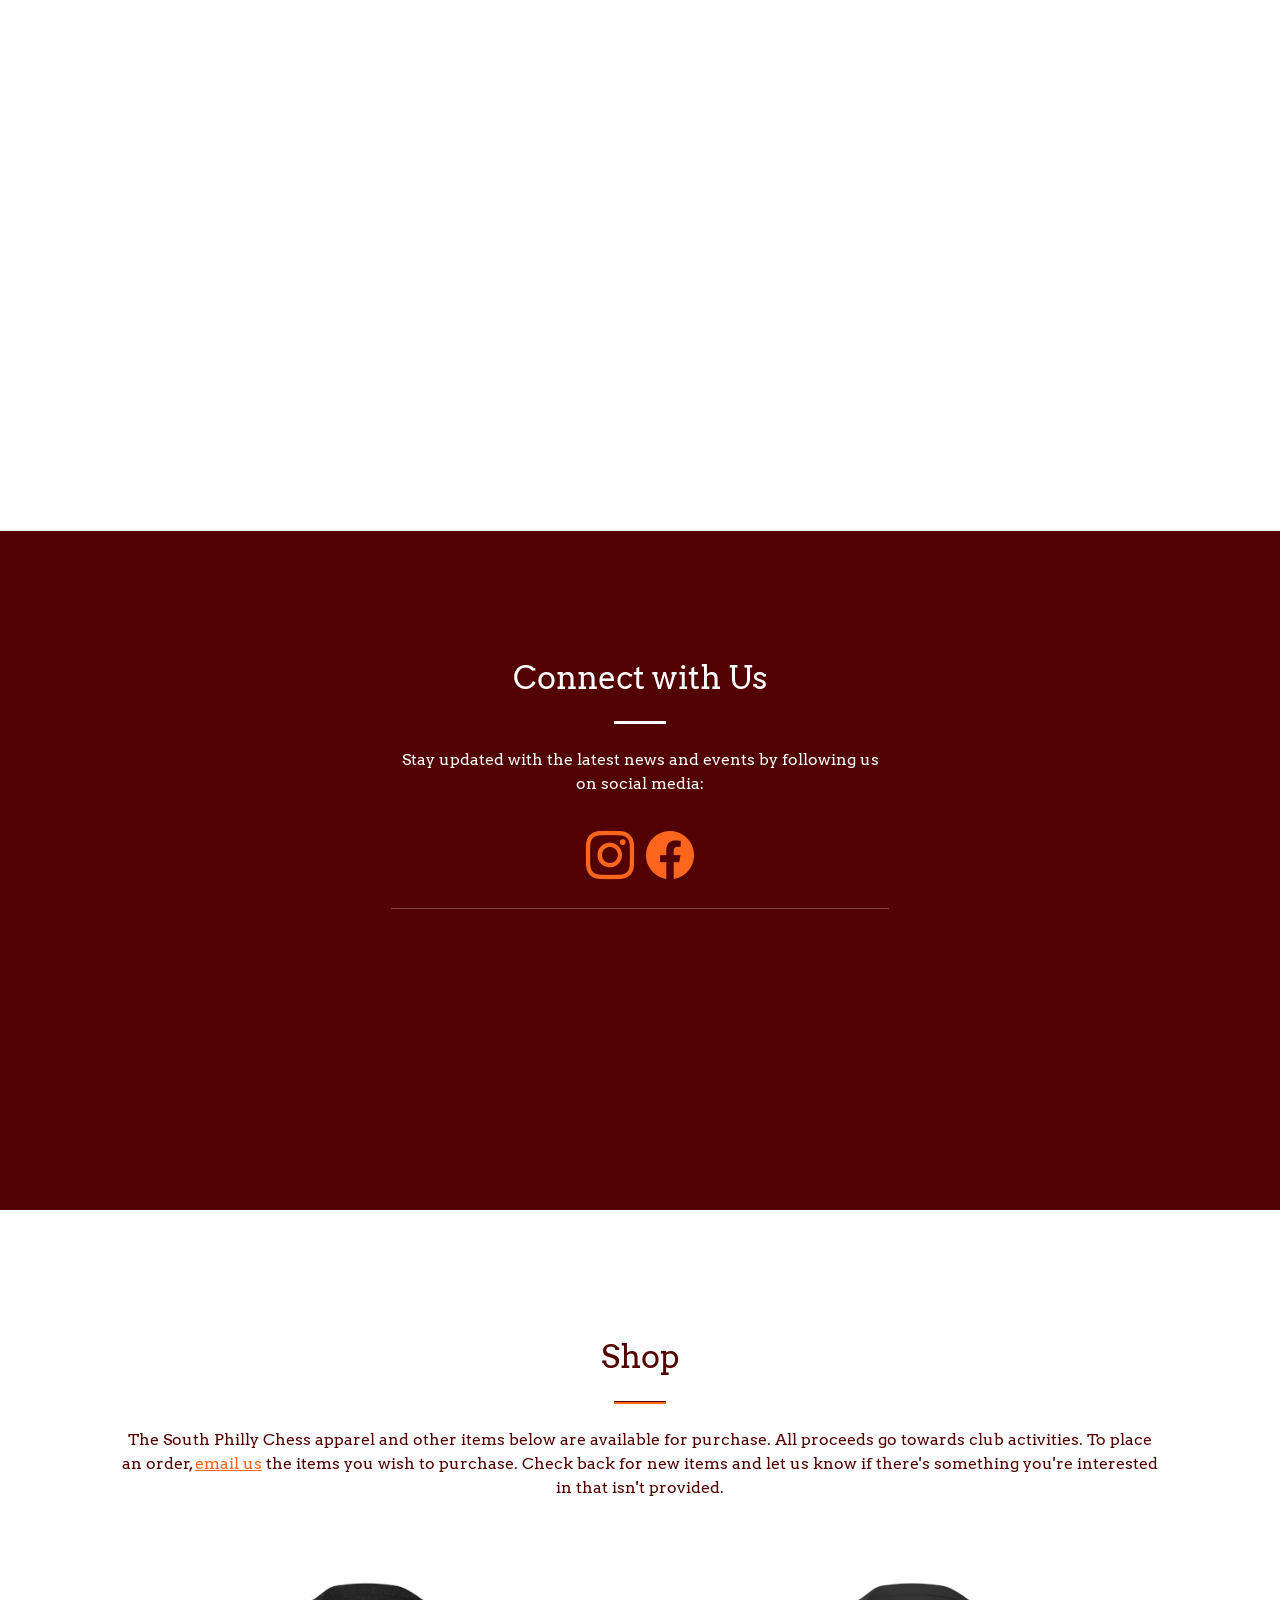
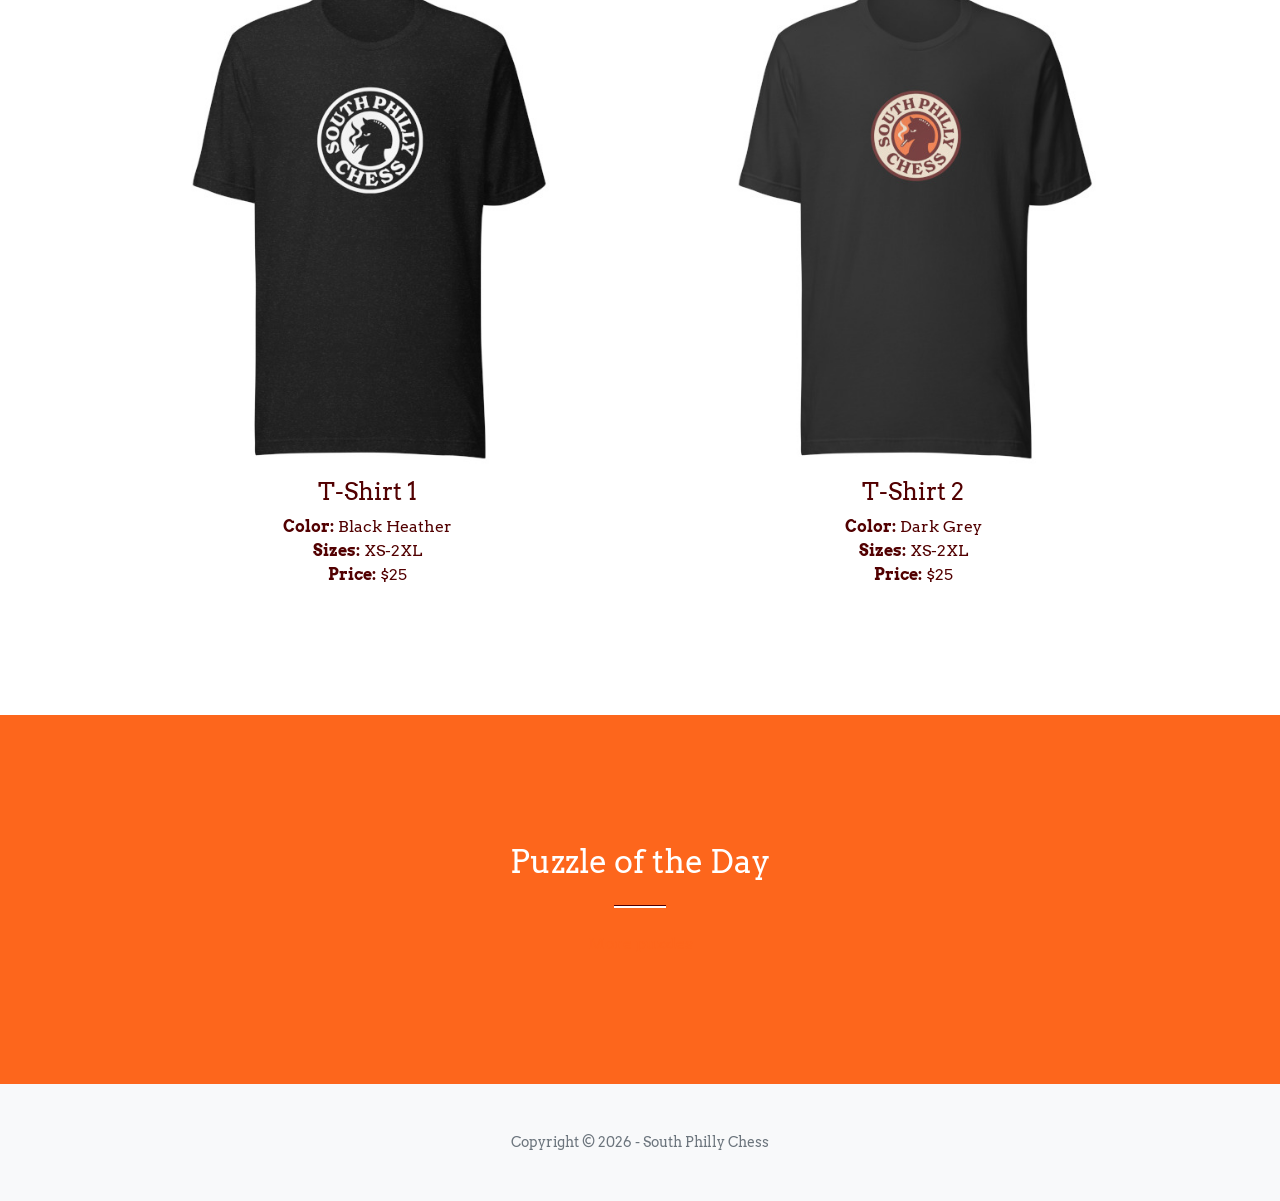
==== commit 58b7315c: "Set event banner." ====
--- a/index.html
+++ b/index.html
@@ -32,7 +32,8 @@
             <div class="container-fluid bg-light py-2">
                 <div class="container px-4 px-lg-5">
                     <p class="mb-0 small text-center">
-                        <strong>Next event: </strong>Lucky 13 Pub <i><span class="next-wednesday"></span> @ 7pm</i>
+                        <!--<strong>Next event: </strong>Lucky 13 Pub <i><span class="next-wednesday"></span> @ 7pm</i>-->
+                        <strong>Special event!</strong> <a href="https://partiful.com/e/ZRL5mAxH1cKSUi7bfSQ9" target="_blank">Join us</a> at Cartesian <i>10/26 @ 6pm</i>
                     </p>
                 </div>
             </div>
